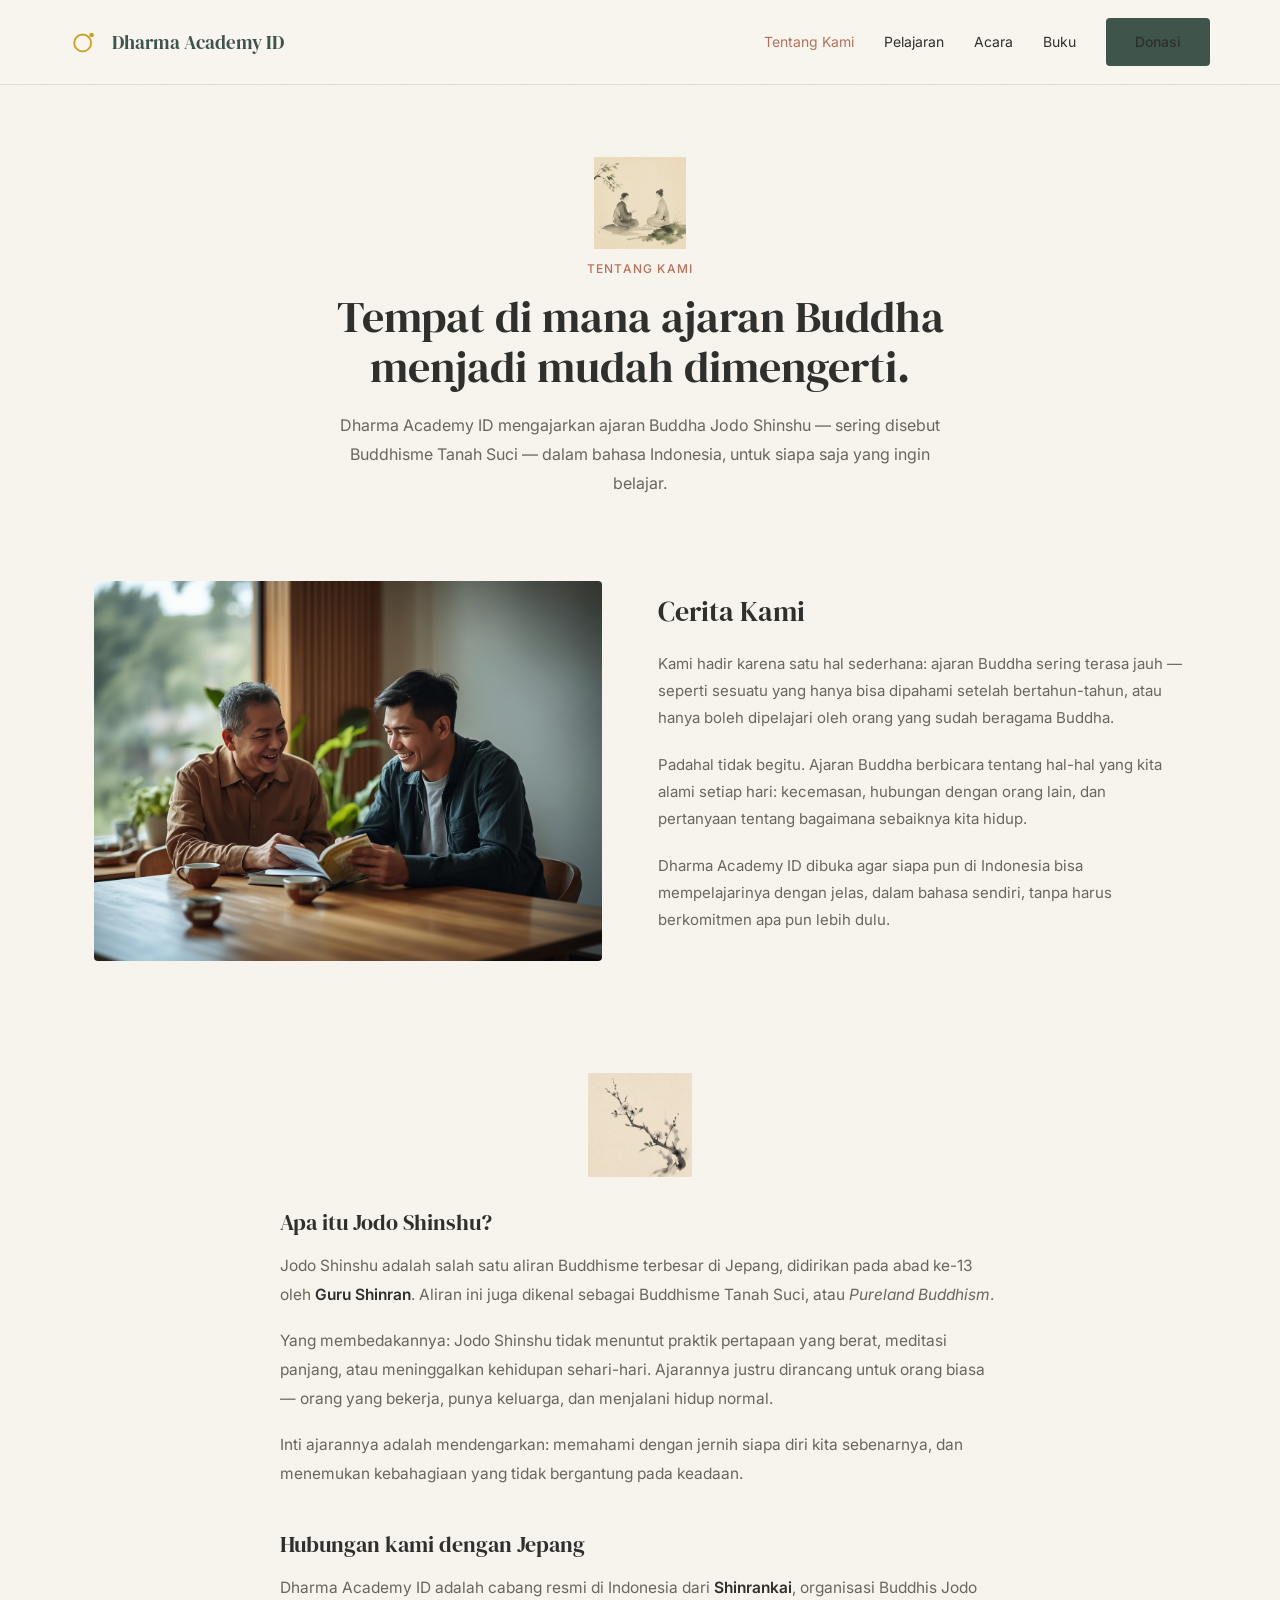
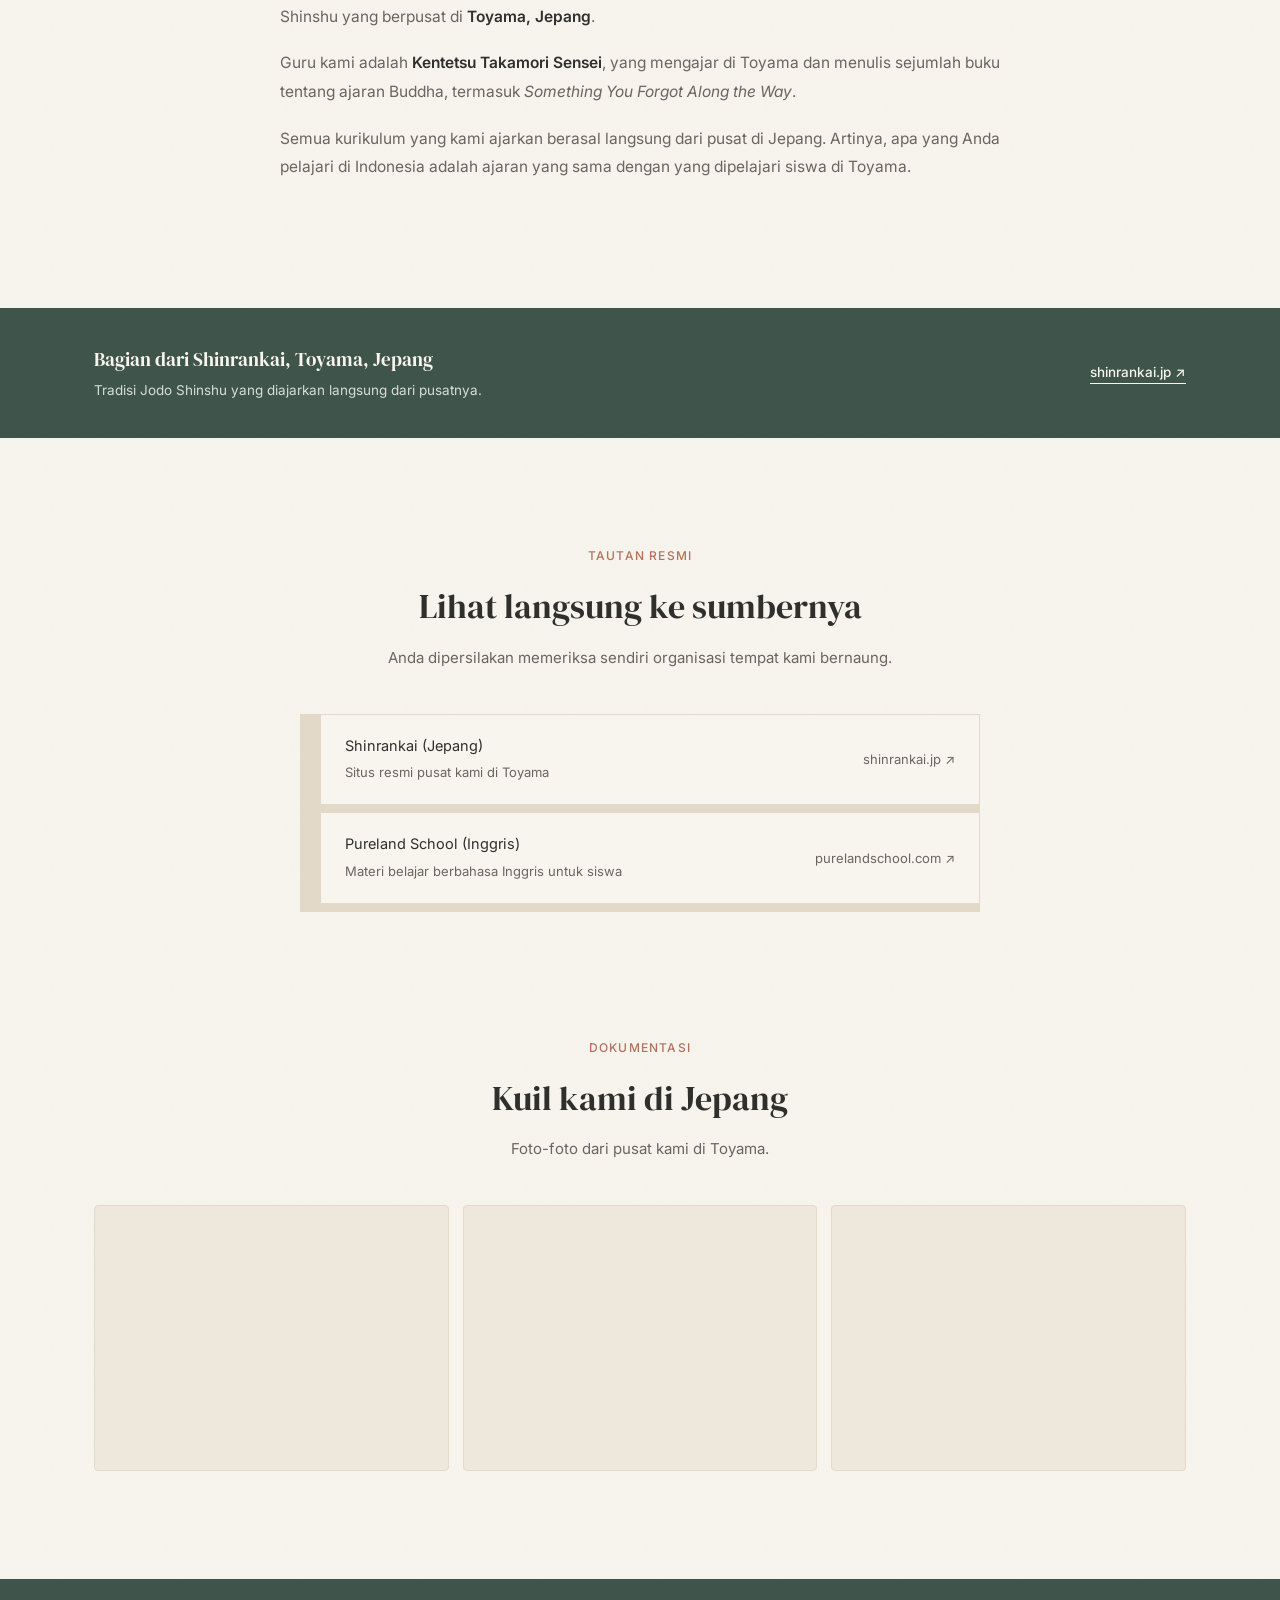
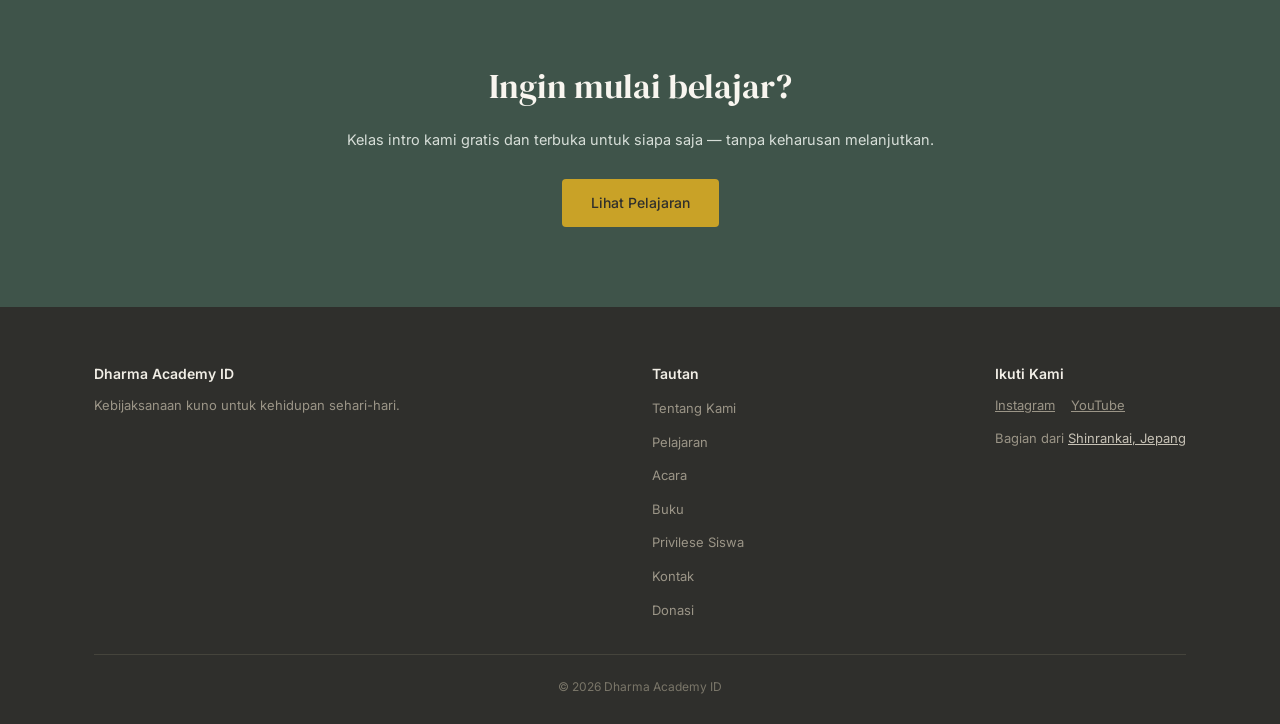
==== about.html @ 69acd29d "Build all seven inner pages Adds about, lesson, event, book, privilege, contact, and donation on the" ====
<!DOCTYPE html>
<html lang="id">
<head>
  <meta charset="UTF-8">
  <meta name="viewport" content="width=device-width, initial-scale=1.0">
  <title>Tentang Kami — Dharma Academy ID</title>
  <meta name="description" content="Dharma Academy ID adalah sekolah Buddhis Jodo Shinshu di Indonesia, bagian dari Shinrankai yang berpusat di Toyama, Jepang. Terbuka untuk siapa saja.">
  <meta property="og:title" content="Tentang Kami — Dharma Academy ID">
  <meta property="og:description" content="Sekolah Buddhis Jodo Shinshu di Indonesia, terhubung langsung dengan Shinrankai di Toyama, Jepang.">
  <meta property="og:type" content="website">
  <meta property="og:locale" content="id_ID">
  <link rel="preconnect" href="https://fonts.googleapis.com">
  <link rel="preconnect" href="https://fonts.gstatic.com" crossorigin>
  <link href="https://fonts.googleapis.com/css2?family=DM+Serif+Display&family=Inter:wght@400;500;600&display=swap" rel="stylesheet">
  <link rel="stylesheet" href="style.css">
</head>
<body>

<header class="site-header">
  <div class="wrap site-nav">
    <a href="index.html" class="site-nav__logo">
      <svg viewBox="0 0 64 64" xmlns="http://www.w3.org/2000/svg" role="img" aria-label="Logo Dharma Academy ID">
        <circle cx="27" cy="34" r="18" fill="none" stroke="#C9A227" stroke-width="4"/>
        <circle cx="46" cy="17" r="5" fill="#C9A227"/>
      </svg>
      <span>Dharma Academy ID</span>
    </a>
    <ul class="site-nav__links">
      <li><a href="about.html">Tentang Kami</a></li>
      <li><a href="lesson.html">Pelajaran</a></li>
      <li><a href="event.html">Acara</a></li>
      <li><a href="book.html">Buku</a></li>
      <li><a href="donation.html" class="btn btn-primary">Donasi</a></li>
    </ul>
    <button class="site-nav__toggle" aria-label="Buka menu" aria-expanded="false">&#9776;</button>
  </div>
  <div class="site-nav__drawer" hidden>
    <ul>
      <li><a href="about.html">Tentang Kami</a></li>
      <li><a href="lesson.html">Pelajaran</a></li>
      <li><a href="event.html">Acara</a></li>
      <li><a href="book.html">Buku</a></li>
      <li><a href="privilege.html">Privilese Siswa</a></li>
      <li><a href="contact.html">Kontak</a></li>
      <li><a href="donation.html" class="btn btn-primary">Donasi</a></li>
    </ul>
    <div class="site-nav__drawer__social">
      <a href="#" target="_blank" rel="noopener">Instagram</a>
      <a href="#" target="_blank" rel="noopener">YouTube</a>
    </div>
  </div>
</header>

<main>

  <section class="page-hero reveal">
    <div class="wrap">
      <img class="ink-accent" src="assets/images/illustrations/ink-figures.jpg" alt="" aria-hidden="true">
      <p class="eyebrow">Tentang Kami</p>
      <h1>Tempat di mana ajaran Buddha menjadi mudah dimengerti.</h1>
      <p class="lead">Dharma Academy ID mengajarkan ajaran Buddha Jodo Shinshu — sering disebut Buddhisme Tanah Suci — dalam bahasa Indonesia, untuk siapa saja yang ingin belajar.</p>
    </div>
  </section>

  <section class="section reveal" style="padding-top:32px;">
    <div class="wrap content-split">
      <div class="content-split__image">
        <img src="assets/images/illustrations/community-illustration.jpg" alt="Dua orang berbincang hangat sambil membaca buku bersama" width="1000" height="750" loading="lazy">
      </div>
      <div class="content-split__text">
        <h2>Cerita Kami</h2>
        <p>Kami hadir karena satu hal sederhana: ajaran Buddha sering terasa jauh — seperti sesuatu yang hanya bisa dipahami setelah bertahun-tahun, atau hanya boleh dipelajari oleh orang yang sudah beragama Buddha.</p>
        <p>Padahal tidak begitu. Ajaran Buddha berbicara tentang hal-hal yang kita alami setiap hari: kecemasan, hubungan dengan orang lain, dan pertanyaan tentang bagaimana sebaiknya kita hidup.</p>
        <p>Dharma Academy ID dibuka agar siapa pun di Indonesia bisa mempelajarinya dengan jelas, dalam bahasa sendiri, tanpa harus berkomitmen apa pun lebih dulu.</p>
      </div>
    </div>
  </section>

  <div class="ink-divider reveal"><img src="assets/images/illustrations/ink-branch.jpg" alt="" aria-hidden="true"></div>

  <section class="section reveal" style="padding-top:24px;">
    <div class="wrap">
      <div class="prose center">
        <h3>Apa itu Jodo Shinshu?</h3>
        <p>Jodo Shinshu adalah salah satu aliran Buddhisme terbesar di Jepang, didirikan pada abad ke-13 oleh <strong>Guru Shinran</strong>. Aliran ini juga dikenal sebagai Buddhisme Tanah Suci, atau <em>Pureland Buddhism</em>.</p>
        <p>Yang membedakannya: Jodo Shinshu tidak menuntut praktik pertapaan yang berat, meditasi panjang, atau meninggalkan kehidupan sehari-hari. Ajarannya justru dirancang untuk orang biasa — orang yang bekerja, punya keluarga, dan menjalani hidup normal.</p>
        <p>Inti ajarannya adalah mendengarkan: memahami dengan jernih siapa diri kita sebenarnya, dan menemukan kebahagiaan yang tidak bergantung pada keadaan.</p>

        <h3>Hubungan kami dengan Jepang</h3>
        <p>Dharma Academy ID adalah cabang resmi di Indonesia dari <strong>Shinrankai</strong>, organisasi Buddhis Jodo Shinshu yang berpusat di <strong>Toyama, Jepang</strong>.</p>
        <p>Guru kami adalah <strong>Kentetsu Takamori Sensei</strong>, yang mengajar di Toyama dan menulis sejumlah buku tentang ajaran Buddha, termasuk <em>Something You Forgot Along the Way</em>.</p>
        <p>Semua kurikulum yang kami ajarkan berasal langsung dari pusat di Jepang. Artinya, apa yang Anda pelajari di Indonesia adalah ajaran yang sama dengan yang dipelajari siswa di Toyama.</p>
      </div>
    </div>
  </section>

  <div class="japan-banner reveal">
    <div class="wrap japan-banner__inner">
      <div>
        <h3>Bagian dari Shinrankai, Toyama, Jepang</h3>
        <p>Tradisi Jodo Shinshu yang diajarkan langsung dari pusatnya.</p>
      </div>
      <a href="https://shinrankai.jp/" target="_blank" rel="noopener">shinrankai.jp &#8599;</a>
    </div>
  </div>

  <section class="section reveal">
    <div class="wrap">
      <div class="section-header center">
        <p class="eyebrow">Tautan Resmi</p>
        <h2>Lihat langsung ke sumbernya</h2>
        <p class="desc">Anda dipersilakan memeriksa sendiri organisasi tempat kami bernaung.</p>
      </div>
      <div class="prose center" style="max-width:680px;">
        <ul class="link-list">
          <li>
            <a href="https://shinrankai.jp/" target="_blank" rel="noopener">
              <span>Shinrankai (Jepang)<br><span class="link-list__meta" style="text-align:left;">Situs resmi pusat kami di Toyama</span></span>
              <span class="link-list__meta">shinrankai.jp &#8599;</span>
            </a>
          </li>
          <li>
            <a href="https://www.purelandschool.com/" target="_blank" rel="noopener">
              <span>Pureland School (Inggris)<br><span class="link-list__meta" style="text-align:left;">Materi belajar berbahasa Inggris untuk siswa</span></span>
              <span class="link-list__meta">purelandschool.com &#8599;</span>
            </a>
          </li>
        </ul>
      </div>
    </div>
  </section>

  <section class="section reveal" style="padding-top:0;">
    <div class="wrap">
      <div class="section-header center">
        <p class="eyebrow">Dokumentasi</p>
        <h2>Kuil kami di Jepang</h2>
        <p class="desc">Foto-foto dari pusat kami di Toyama.</p>
      </div>
      <div class="gallery-grid">
        <div class="gallery-grid__item"></div>
        <div class="gallery-grid__item"></div>
        <div class="gallery-grid__item"></div>
      </div>
    </div>
  </section>

  <div class="cta-band reveal">
    <div class="wrap">
      <h2>Ingin mulai belajar?</h2>
      <p>Kelas intro kami gratis dan terbuka untuk siapa saja — tanpa keharusan melanjutkan.</p>
      <a href="lesson.html" class="btn btn-primary">Lihat Pelajaran</a>
    </div>
  </div>

</main>

<footer class="site-footer">
  <div class="wrap">
    <div class="site-footer__inner">
      <div>
        <h4>Dharma Academy ID</h4>
        <p>Kebijaksanaan kuno untuk kehidupan sehari-hari.</p>
      </div>
      <div>
        <h4>Tautan</h4>
        <ul class="site-footer__links">
          <li><a href="about.html">Tentang Kami</a></li>
          <li><a href="lesson.html">Pelajaran</a></li>
          <li><a href="event.html">Acara</a></li>
          <li><a href="book.html">Buku</a></li>
          <li><a href="privilege.html">Privilese Siswa</a></li>
          <li><a href="contact.html">Kontak</a></li>
          <li><a href="donation.html">Donasi</a></li>
        </ul>
      </div>
      <div>
        <h4>Ikuti Kami</h4>
        <div class="site-footer__social">
          <a href="#" target="_blank" rel="noopener">Instagram</a>
          <a href="#" target="_blank" rel="noopener">YouTube</a>
        </div>
        <p style="margin-top:12px;">Bagian dari <a href="https://shinrankai.jp/" target="_blank" rel="noopener" style="color:#C7C2B6;">Shinrankai, Jepang</a></p>
      </div>
    </div>
    <div class="site-footer__bottom">&copy; 2026 Dharma Academy ID</div>
  </div>
</footer>

<button id="scroll-top" class="scroll-top" aria-label="Kembali ke atas" hidden>&#8593;</button>
<script src="main.js"></script>
</body>
</html>
---- style.css ----
/* ============================================================
   DHARMA ACADEMY ID — style.css (Website #3)
   Editorial, tranquil, Scandinavian x Japanese — "Ancient wisdom for everyday life"
   ============================================================ */

:root {
  /* Colors */
  --color-bg:          #F8F5EF;  /* warm paper */
  --color-bg-alt:      #EEE7DB;  /* soft linen */
  --color-ink:         #2F2F2C;  /* charcoal ink */
  --color-ink-muted:   #6B665C;
  --color-primary:     #3F544A;  /* forest green — primary buttons, headings accent */
  --color-primary-hover:#324237;
  --color-accent:      #B4715B;  /* muted clay — links */
  --color-highlight:   #C9A227;  /* morning gold — logo, small highlights */
  --color-moss:        #8F9366;  /* moss — tertiary accent */
  --color-white:       #FFFFFF;
  --color-border:      #E2D9C8;

  --font-display: 'DM Serif Display', Georgia, serif;
  --font-body: 'Inter', 'Noto Sans', system-ui, sans-serif;

  --max-width: 1140px;
  --spacing-section: 108px;
  --padding-x-mobile: 20px;
  --padding-x-desktop: 24px;
  --radius-card: 4px;
  --radius-btn: 4px;
}

* { box-sizing: border-box; }
html { scroll-behavior: smooth; }
body {
  margin: 0;
  font-family: var(--font-body);
  background-color: var(--color-bg);
  background-image: url("data:image/svg+xml,%3Csvg xmlns='http://www.w3.org/2000/svg' width='120' height='120'%3E%3Cfilter id='n'%3E%3CfeTurbulence type='fractalNoise' baseFrequency='0.85' numOctaves='2' stitchTiles='stitch'/%3E%3CfeColorMatrix type='matrix' values='0 0 0 0 0.18  0 0 0 0 0.16  0 0 0 0 0.13  0 0 0 0.02 0'/%3E%3C/filter%3E%3Crect width='120' height='120' filter='url(%23n)'/%3E%3C/svg%3E");
  color: var(--color-ink);
  line-height: 1.6;
  overflow-x: hidden;
}
img, svg { max-width: 100%; display: block; }
a { color: inherit; }
h1, h2, h3 { margin: 0; font-family: var(--font-display); font-weight: 400; }
p:last-child { margin-bottom: 0; }

.wrap { max-width: var(--max-width); margin: 0 auto; padding: 0 var(--padding-x-desktop); }

/* ── Buttons ──────────────────────────────────────────────── */
.btn {
  display: inline-block;
  font-family: var(--font-body);
  font-weight: 500;
  font-size: 14px;
  padding: 13px 28px;
  border-radius: var(--radius-btn);
  text-decoration: none;
  border: 1.5px solid transparent;
  min-height: 44px;
  line-height: 1.4;
  transition: background-color 0.2s ease, color 0.2s ease;
}
.btn-primary { background: var(--color-primary); color: var(--color-bg); }
.btn-primary:hover { background: var(--color-primary-hover); }
.btn-text { padding: 0; min-height: auto; color: var(--color-accent); font-weight: 500; }
.btn-text::after { content: '→'; margin-left: 6px; }

/* ── Header / Nav ─────────────────────────────────────────── */
.site-header { background: var(--color-bg); position: sticky; top: 0; z-index: 20; border-bottom: 1px solid var(--color-border); }
.site-nav { display: flex; align-items: center; justify-content: space-between; padding: 18px 0; }
.site-nav__logo { display: flex; align-items: center; gap: 12px; text-decoration: none; }
.site-nav__logo svg { width: 30px; height: 30px; }
.site-nav__logo span { font-family: var(--font-display); font-size: 19px; color: var(--color-primary); }
.site-nav__links { list-style: none; display: flex; align-items: center; gap: 30px; margin: 0; padding: 0; font-size: 14px; }
.site-nav__links a { text-decoration: none; color: var(--color-ink); }
.site-nav__links a:hover { color: var(--color-accent); }
.site-nav__toggle { display: none; background: none; border: none; font-size: 22px; color: var(--color-primary); cursor: pointer; min-width: 44px; min-height: 44px; }
.site-nav__drawer { background: var(--color-bg); border-top: 1px solid var(--color-border); padding: 20px var(--padding-x-mobile) 28px; }
.site-nav__drawer ul { list-style: none; margin: 0 0 20px; padding: 0; display: flex; flex-direction: column; gap: 18px; font-size: 15px; }
.site-nav__drawer a { text-decoration: none; color: var(--color-ink); }
.site-nav__drawer__social { display: flex; gap: 16px; font-size: 13px; color: var(--color-ink-muted); }

/* ── Homepage Hero ────────────────────────────────────────── */
.home-hero { background: var(--color-bg); padding: 76px 0 92px; }
.home-hero__inner { display: flex; align-items: center; gap: 68px; }
.home-hero__text { flex: 1 1 440px; }
.home-hero__eyebrow-row { display: flex; align-items: center; gap: 12px; margin-bottom: 22px; }
.home-hero__eyebrow-row .ink-mini { width: 46px; height: 46px; mix-blend-mode: multiply; flex-shrink: 0; }
.home-hero__text p.eyebrow { font-weight: 500; font-size: 12px; letter-spacing: 0.1em; text-transform: uppercase; color: var(--color-accent); margin: 0; }
.home-hero__text h1 { font-size: clamp(34px, 4.4vw, 50px); line-height: 1.12; margin: 0 0 24px; color: var(--color-ink); }
.home-hero__text p.sub { font-size: 16px; color: var(--color-ink-muted); line-height: 1.8; max-width: 440px; margin: 0 0 34px; }
.home-hero__actions { display: flex; align-items: center; gap: 30px; flex-wrap: wrap; }
.home-hero__image { flex: 1 1 480px; width: 100%; border-radius: var(--radius-card); overflow: hidden; }
.home-hero__image img { width: 100%; height: auto; }

/* ── Ink-wash accents ────────────────────────────────────────── */
.ink-divider { display: flex; justify-content: center; padding: 4px 0; }
.ink-divider img { width: 104px; height: 104px; mix-blend-mode: multiply; }
.section-header .ink-accent { width: 88px; height: 88px; mix-blend-mode: multiply; margin: 0 auto 6px; }

/* ── Section generic ──────────────────────────────────────── */
.section { padding: var(--spacing-section) 0; }
.section-header { max-width: 620px; margin: 0 0 44px; }
.section-header.center { text-align: center; margin-left: auto; margin-right: auto; }
.section-header p.eyebrow { font-weight: 500; font-size: 12px; letter-spacing: 0.1em; text-transform: uppercase; color: var(--color-accent); margin: 0 0 14px; }
.section-header h2 { font-size: clamp(26px, 3vw, 34px); margin: 0 0 12px; color: var(--color-ink); }
.section-header p.desc { font-size: 15px; color: var(--color-ink-muted); margin: 0; }

/* ── Content split (2-column image + text) ───────────────────── */
.content-split { display: flex; align-items: center; gap: 56px; }
.content-split--reverse { flex-direction: row-reverse; }
.content-split__image { flex: 1 1 380px; width: 100%; border-radius: var(--radius-card); overflow: hidden; }
.content-split__image img { width: 100%; height: auto; }
.content-split__text { flex: 1 1 400px; }
.content-split__text h2 { font-size: 28px; margin: 0 0 16px; }
.content-split__text p { font-size: 15px; color: var(--color-ink-muted); line-height: 1.8; margin: 0 0 20px; }

/* ── Japan connection banner ──────────────────────────────────── */
.japan-banner { background: var(--color-primary); color: var(--color-bg); padding: 36px 0; }
.japan-banner__inner { display: flex; align-items: center; justify-content: space-between; gap: 20px; flex-wrap: wrap; }
.japan-banner h3 { font-size: 19px; margin: 0 0 6px; }
.japan-banner p { font-family: var(--font-body); font-size: 13.5px; margin: 0; color: #D7DED8; }
.japan-banner a { color: var(--color-bg); font-weight: 500; font-size: 13.5px; text-decoration: none; border-bottom: 1px solid var(--color-bg); white-space: nowrap; }

/* ── Activity cards (4-up) ────────────────────────────────────── */
.card-grid-4 { display: grid; grid-template-columns: repeat(4, 1fr); gap: 1px; background: var(--color-border); border: 1px solid var(--color-border); }
.activity-card { background: var(--color-bg); padding: 32px 24px; display: block; text-decoration: none; color: inherit; transition: background-color 0.2s ease; }
a.activity-card:hover { background: var(--color-bg-alt); }
.activity-card__icon { width: 30px; height: 30px; color: var(--color-primary); margin-bottom: 20px; }
.activity-card h3 { font-family: var(--font-body); font-weight: 600; font-size: 15px; margin: 0 0 8px; color: var(--color-ink); }
.activity-card p { font-size: 13px; color: var(--color-ink-muted); margin: 0; }

/* ── Card grid (events, books — 3-up) ─────────────── */
.card-grid-3 { display: grid; grid-template-columns: repeat(3, 1fr); gap: 28px; }
.card { background: var(--color-white); border: 1px solid var(--color-border); border-radius: var(--radius-card); overflow: hidden; }
.card__image { height: 170px; background: var(--color-bg-alt); }
.card__body { padding: 22px 24px; }
.card__tag { display: inline-block; font-size: 11px; font-weight: 500; letter-spacing: 0.06em; text-transform: uppercase; color: var(--color-accent); background: #F4E9DE; padding: 3px 9px; border-radius: 3px; margin-bottom: 10px; }
.card__title { font-family: var(--font-display); font-size: 18px; margin: 0 0 8px; }
.card__text { font-size: 13.5px; color: var(--color-ink-muted); margin: 0 0 14px; }

/* ── Featured layout (one big + smaller list beside it) ──────────── */
.featured-grid { display: grid; grid-template-columns: 1.6fr 1fr; gap: 28px; align-items: start; }
.featured-card { background: var(--color-white); border: 1px solid var(--color-border); border-radius: var(--radius-card); overflow: hidden; }
.featured-card__image { height: 260px; background: var(--color-bg-alt); }
.featured-card__body { padding: 26px 28px; }
.featured-card__title { font-family: var(--font-display); font-size: 24px; margin: 0 0 10px; }
.featured-card__text { font-size: 14px; color: var(--color-ink-muted); margin: 0; }
.featured-list { display: flex; flex-direction: column; gap: 18px; }
.featured-list__item { display: flex; gap: 14px; align-items: flex-start; text-decoration: none; color: inherit; }
.featured-list__thumb { width: 64px; height: 64px; border-radius: 4px; background: var(--color-bg-alt); flex-shrink: 0; overflow: hidden; }
.featured-list__thumb img { width: 100%; height: 100%; object-fit: cover; }
.featured-list__title { font-size: 14px; font-weight: 500; margin: 0 0 4px; line-height: 1.4; }

/* ── Text separator ──────────────────────────────────────────── */
.text-separator { border-top: 1px solid var(--color-border); padding-top: 20px; text-align: center; }
.text-separator a { color: var(--color-accent); font-size: 13.5px; text-decoration: none; font-weight: 500; }
.text-separator a::after { content: '→'; margin-left: 6px; }

/* ── Washi illustration accents ──────────────────────────────────── */
.washi-accent { width: 64px; height: 64px; opacity: 0.9; }
.washi-divider { display: flex; justify-content: center; padding: 8px 0; }

/* ── Quote card ─────────────────────────────────────────────────── */
.quote-band { background: var(--color-bg-alt); padding: 72px 0; }
.quote-card { max-width: 420px; margin: 0 auto; background: var(--color-white); border: 1px solid var(--color-border); border-radius: var(--radius-card); padding: 36px 40px; text-align: center; }
.quote-card__mark { font-family: var(--font-display); font-size: 40px; color: var(--color-accent); line-height: 1; margin-bottom: 8px; }
.quote-card blockquote { font-family: var(--font-display); font-size: 20px; color: var(--color-primary); margin: 0; line-height: 1.4; }

/* ── CTA band ─────────────────────────────────────────────────── */
.cta-band { background: var(--color-primary); color: var(--color-bg); text-align: center; padding: 80px 0; }
.cta-band h2 { font-size: clamp(26px, 3vw, 34px); margin: 0 0 14px; color: var(--color-bg); }
.cta-band p { font-family: var(--font-body); font-size: 14.5px; color: #D7DED8; margin: 0 0 28px; }
.cta-band .btn-primary { background: var(--color-highlight); color: var(--color-ink); }
.cta-band .btn-primary:hover { background: #b8901f; }

/* ── Footer ───────────────────────────────────────────────────── */
.site-footer { background: var(--color-ink); color: #C7C2B6; padding: 56px 0 28px; }
.site-footer__inner { display: flex; justify-content: space-between; flex-wrap: wrap; gap: 32px; margin-bottom: 32px; }
.site-footer h4 { font-family: var(--font-body); font-weight: 600; color: #F1EEE6; font-size: 14px; margin: 0 0 10px; }
.site-footer p { font-size: 13px; margin: 0; color: #9B9587; }
.site-footer__links { list-style: none; margin: 0; padding: 0; display: flex; flex-direction: column; gap: 8px; }
.site-footer__links a { text-decoration: none; color: #9B9587; font-size: 13px; }
.site-footer__links a:hover { color: #F1EEE6; }
.site-footer__social { display: flex; gap: 16px; margin-top: 4px; font-size: 13px; color: #9B9587; }
.site-footer__bottom { border-top: 1px solid #45443C; padding-top: 22px; font-size: 12px; color: #7A7669; text-align: center; }

/* ── Scroll to top ────────────────────────────────────────────── */
.scroll-top {
  position: fixed; bottom: 24px; right: 24px; width: 44px; height: 44px; border-radius: 50%;
  background: var(--color-primary); color: var(--color-bg); border: none; font-size: 18px; cursor: pointer; z-index: 30;
}
.scroll-top[hidden] { display: none; }

/* ── Reveal ───────────────────────────────────────────────────── */
.reveal { opacity: 0; transform: translateY(16px); transition: opacity 0.4s ease, transform 0.4s ease; }
.reveal.visible { opacity: 1; transform: none; }

/* ── Inner page hero ─────────────────────────────────────────── */
.page-hero { padding: 72px 0 52px; text-align: center; }
.page-hero .ink-accent { width: 92px; height: 92px; mix-blend-mode: multiply; margin: 0 auto 10px; }
.page-hero p.eyebrow { font-weight: 500; font-size: 12px; letter-spacing: 0.1em; text-transform: uppercase; color: var(--color-accent); margin: 0 0 14px; }
.page-hero h1 { font-size: clamp(32px, 4vw, 44px); line-height: 1.15; margin: 0 auto 18px; max-width: 760px; }
.page-hero p.lead { font-size: 16px; color: var(--color-ink-muted); line-height: 1.8; max-width: 620px; margin: 0 auto; }

/* ── Prose ───────────────────────────────────────────────────── */
.prose { max-width: 720px; }
.prose.center { margin-left: auto; margin-right: auto; }
.prose h3 { font-size: 22px; margin: 38px 0 12px; }
.prose h3:first-child { margin-top: 0; }
.prose p { font-size: 15.5px; color: var(--color-ink-muted); line-height: 1.85; margin: 0 0 18px; }
.prose ul { margin: 0 0 18px; padding-left: 20px; }
.prose li { font-size: 15.5px; color: var(--color-ink-muted); line-height: 1.85; margin-bottom: 8px; }
.prose strong { color: var(--color-ink); font-weight: 600; }

/* ── Numbered list (curriculum) ──────────────────────────────── */
.numbered-list { border-top: 1px solid var(--color-border); }
.numbered-item { display: flex; gap: 22px; padding: 20px 4px; border-bottom: 1px solid var(--color-border); align-items: baseline; }
.numbered-item__num { font-family: var(--font-display); font-size: 16px; color: var(--color-accent); min-width: 30px; flex-shrink: 0; }
.numbered-item__body h4 { font-family: var(--font-body); font-weight: 600; font-size: 15px; margin: 0 0 4px; color: var(--color-ink); }
.numbered-item__body p { font-size: 13.5px; color: var(--color-ink-muted); margin: 0; line-height: 1.7; }

/* ── Callout ─────────────────────────────────────────────────── */
.callout { background: var(--color-bg-alt); border-left: 3px solid var(--color-primary); padding: 28px 32px; }
.callout h4 { font-family: var(--font-body); font-weight: 600; font-size: 15px; margin: 0 0 10px; color: var(--color-ink); }
.callout p { font-size: 14px; color: var(--color-ink-muted); line-height: 1.78; margin: 0 0 12px; }
.callout dl { margin: 0; font-size: 14px; }
.callout dt { color: var(--color-ink-muted); margin-top: 12px; }
.callout dd { margin: 2px 0 0; color: var(--color-ink); font-weight: 500; }

/* ── Gallery ─────────────────────────────────────────────────── */
.gallery-grid { display: grid; grid-template-columns: repeat(3, 1fr); gap: 14px; }
.gallery-grid__item { background: var(--color-bg-alt); border: 1px solid var(--color-border); border-radius: var(--radius-card); aspect-ratio: 4 / 3; overflow: hidden; }
.gallery-grid__item img { width: 100%; height: 100%; object-fit: cover; }

/* ── Check list (privileges) ─────────────────────────────────── */
.check-list { list-style: none; margin: 0; padding: 0; display: grid; grid-template-columns: repeat(2, 1fr); gap: 1px; background: var(--color-border); border: 1px solid var(--color-border); }
.check-list li { background: var(--color-bg); padding: 22px 26px; font-size: 14.5px; color: var(--color-ink); display: flex; gap: 12px; align-items: flex-start; }
.check-list li::before { content: '—'; color: var(--color-accent); flex-shrink: 0; }
.check-list li span { color: var(--color-ink-muted); font-size: 13px; display: block; margin-top: 4px; line-height: 1.6; }

/* ── Detail rows ─────────────────────────────────────────────── */
.detail-list { border-top: 1px solid var(--color-border); max-width: 620px; margin: 0; }
.detail-row { display: flex; justify-content: space-between; gap: 20px; padding: 18px 2px; border-bottom: 1px solid var(--color-border); font-size: 14.5px; flex-wrap: wrap; }
.detail-row dt { color: var(--color-ink-muted); margin: 0; }
.detail-row dd { margin: 0; color: var(--color-ink); font-weight: 500; }
.detail-row dd a { color: var(--color-accent); text-decoration: none; }

/* ── Link list (external references) ─────────────────────────── */
.link-list { list-style: none; margin: 0; padding: 0; display: flex; flex-direction: column; gap: 1px; background: var(--color-border); border: 1px solid var(--color-border); }
.link-list li { background: var(--color-bg); }
.link-list a { display: flex; justify-content: space-between; align-items: center; gap: 16px; padding: 18px 24px; text-decoration: none; font-size: 14.5px; color: var(--color-ink); }
.link-list a:hover { background: var(--color-bg-alt); }
.link-list__meta { font-size: 13px; color: var(--color-ink-muted); text-align: right; }

/* ── Two column ──────────────────────────────────────────────── */
.two-col { display: grid; grid-template-columns: 1.3fr 1fr; gap: 56px; align-items: start; }

/* ── Mobile ───────────────────────────────────────────────────── */
@media (max-width: 900px) {
  .gallery-grid { grid-template-columns: repeat(2, 1fr); }
  .check-list { grid-template-columns: 1fr; }
  .two-col { grid-template-columns: 1fr; gap: 36px; }
  .wrap { padding: 0 var(--padding-x-mobile); }
  .home-hero__inner, .content-split, .content-split--reverse, .featured-grid { flex-direction: column; }
  .featured-grid { display: flex; }
  .card-grid-4 { grid-template-columns: repeat(2, 1fr); }
  .card-grid-3 { grid-template-columns: 1fr; }
  .site-nav__links { display: none; }
  .site-nav__toggle { display: block; }
  .japan-banner__inner { flex-direction: column; align-items: flex-start; }
  :root { --spacing-section: 60px; }
}
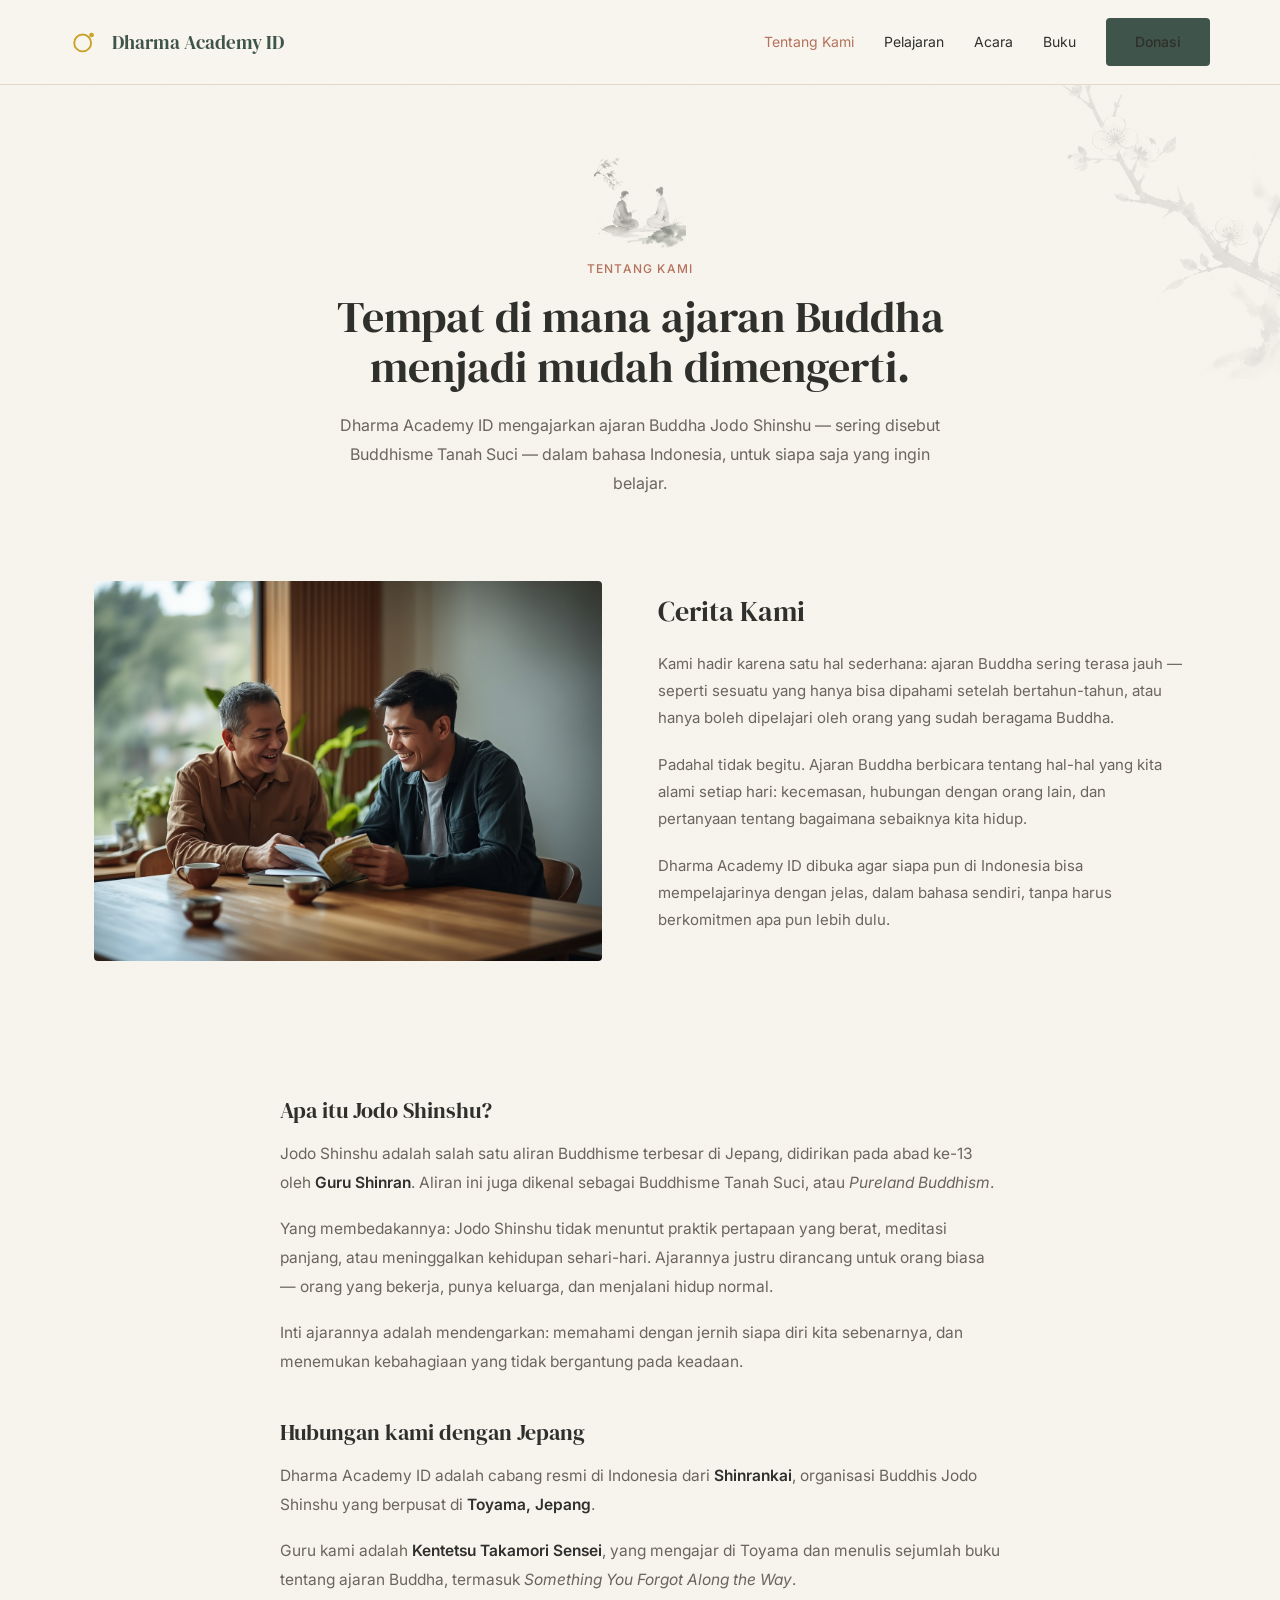
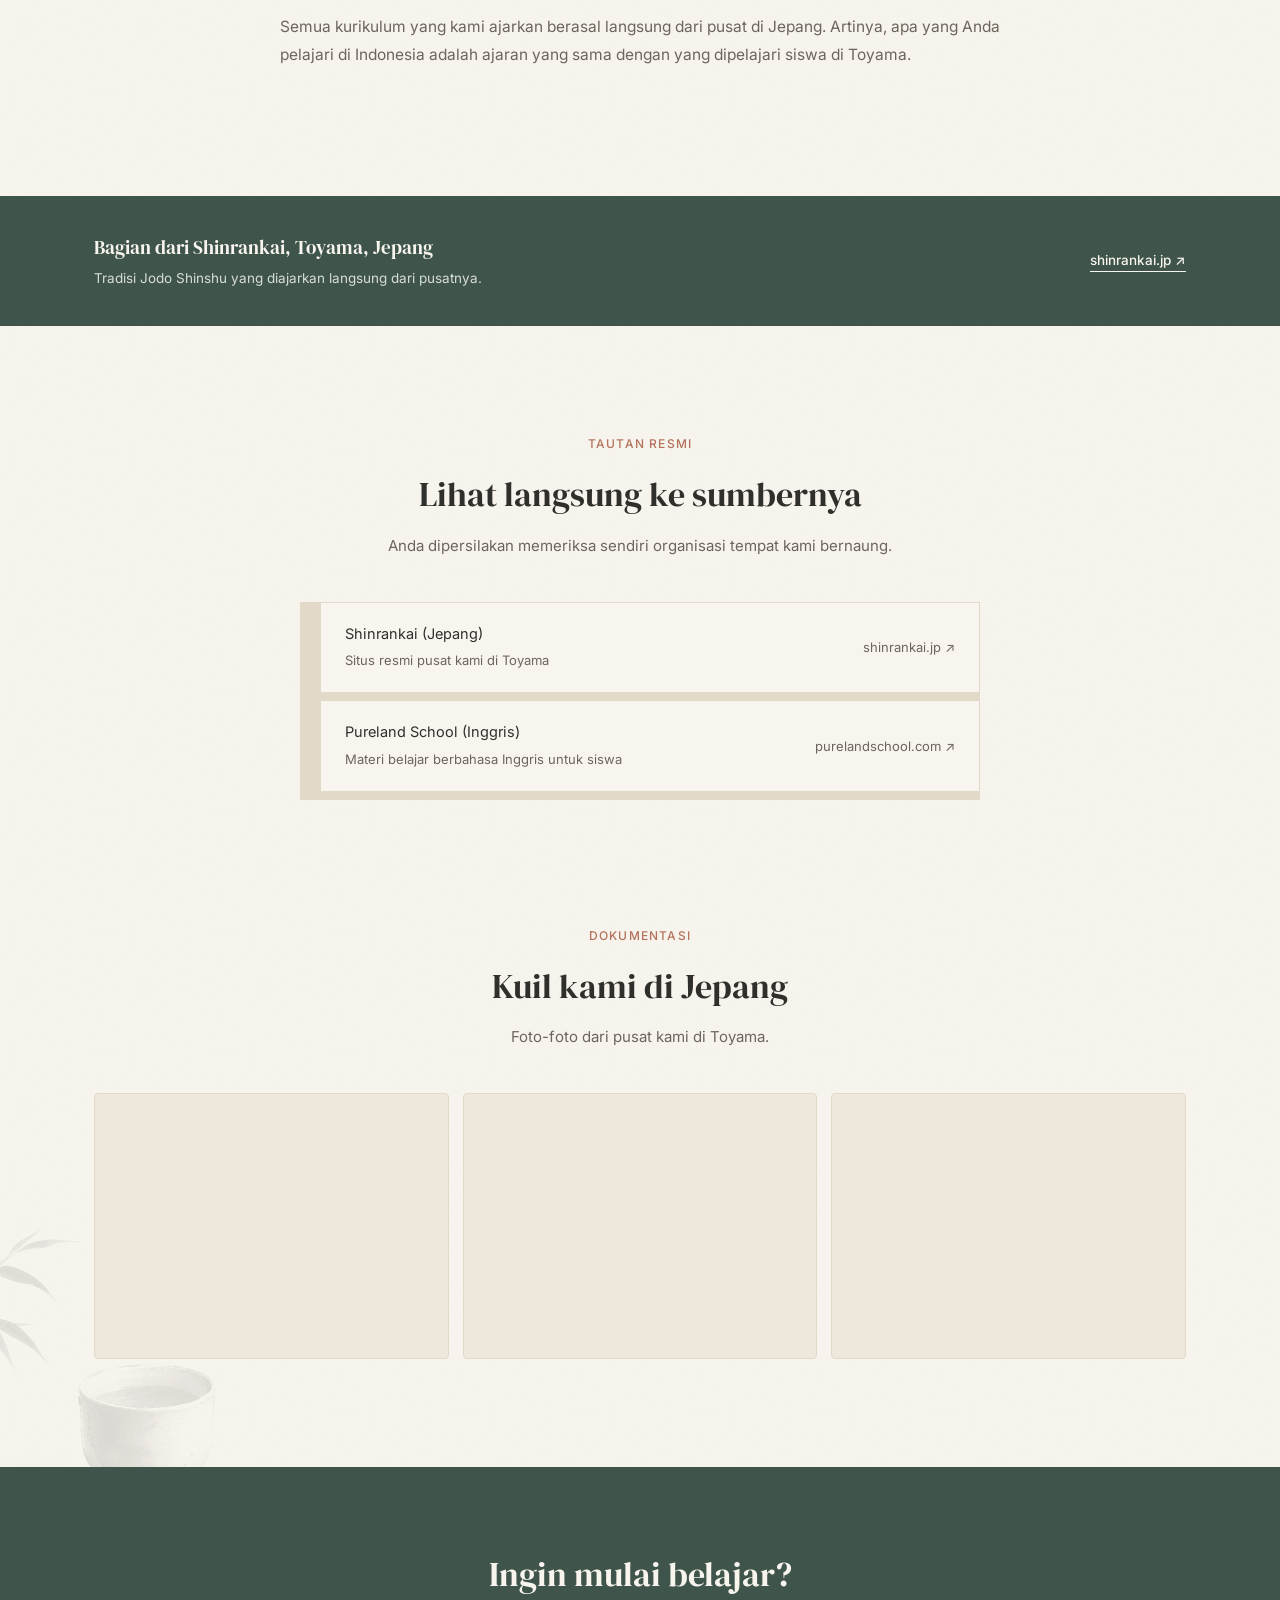
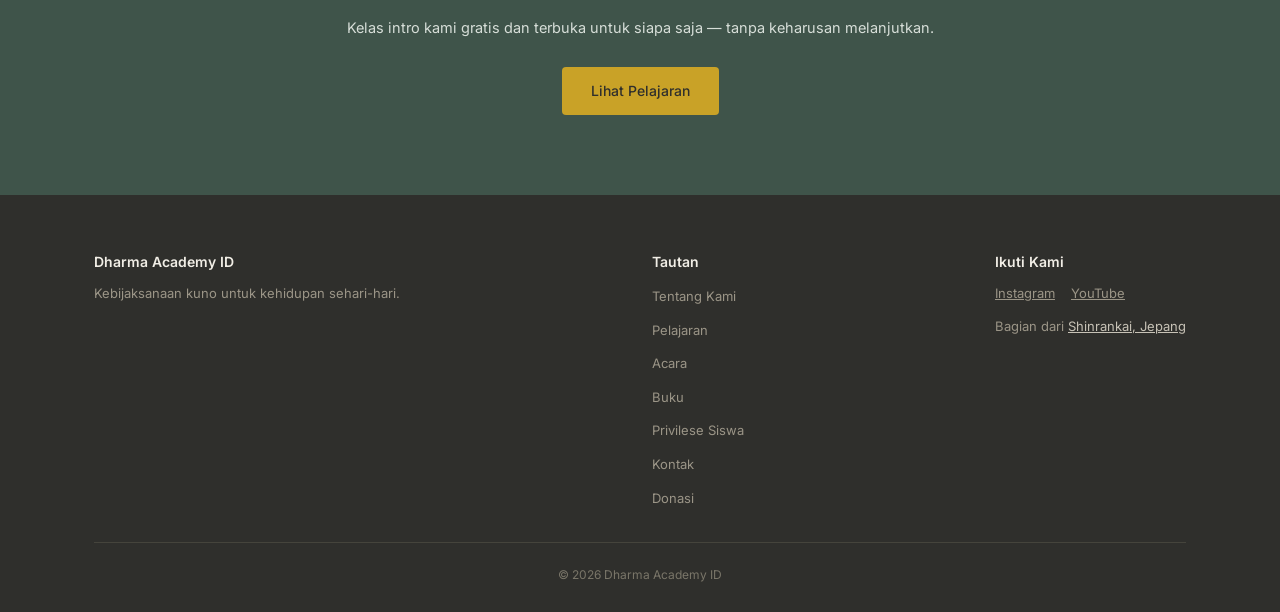
==== commit e972af79: "Blend ink-wash art into the page instead of stamping it on The Canva plates carried a cream backgrou" ====
--- a/about.html
+++ b/about.html
@@ -54,8 +54,9 @@
 <main>
 
   <section class="page-hero reveal">
+    <img class="ink-mark ink-mark--tr" src="assets/images/illustrations/ink-branch.png" alt="" aria-hidden="true">
     <div class="wrap">
-      <img class="ink-accent" src="assets/images/illustrations/ink-figures.jpg" alt="" aria-hidden="true">
+      <img class="ink-accent" src="assets/images/illustrations/ink-figures.png" alt="" aria-hidden="true">
       <p class="eyebrow">Tentang Kami</p>
       <h1>Tempat di mana ajaran Buddha menjadi mudah dimengerti.</h1>
       <p class="lead">Dharma Academy ID mengajarkan ajaran Buddha Jodo Shinshu — sering disebut Buddhisme Tanah Suci — dalam bahasa Indonesia, untuk siapa saja yang ingin belajar.</p>
@@ -76,7 +77,6 @@
     </div>
   </section>
 
-  <div class="ink-divider reveal"><img src="assets/images/illustrations/ink-branch.jpg" alt="" aria-hidden="true"></div>
 
   <section class="section reveal" style="padding-top:24px;">
     <div class="wrap">
@@ -131,6 +131,7 @@
   </section>
 
   <section class="section reveal" style="padding-top:0;">
+    <img class="ink-mark ink-mark--bl" src="assets/images/illustrations/ink-teacup.png" alt="" aria-hidden="true">
     <div class="wrap">
       <div class="section-header center">
         <p class="eyebrow">Dokumentasi</p>
--- a/style.css
+++ b/style.css
@@ -93,10 +93,22 @@
 .home-hero__image { flex: 1 1 480px; width: 100%; border-radius: var(--radius-card); overflow: hidden; }
 .home-hero__image img { width: 100%; height: auto; }
 
-/* ── Ink-wash accents ────────────────────────────────────────── */
-.ink-divider { display: flex; justify-content: center; padding: 4px 0; }
-.ink-divider img { width: 104px; height: 104px; mix-blend-mode: multiply; }
-.section-header .ink-accent { width: 88px; height: 88px; mix-blend-mode: multiply; margin: 0 auto 6px; }
+/* ── Ink-wash accents ─────────────────────────────────────────
+   Texture and framing — never standalone stamps. The PNGs carry
+   their own alpha, so they composite into the paper directly. */
+.ink-mini { width: 40px; height: auto; opacity: 0.72; flex-shrink: 0; }
+.page-hero .ink-accent { width: 60px; height: auto; opacity: 0.58; margin: 0 auto 16px; }
+.section-header .ink-accent { width: 56px; height: auto; opacity: 0.52; margin: 0 auto 14px; }
+
+/* Large, faint marks that bleed off a section edge */
+.ink-mark { position: absolute; pointer-events: none; user-select: none; opacity: 0.12; z-index: 0; height: auto; }
+.ink-mark--tr { top: -54px; right: -60px; width: 300px; }
+.ink-mark--tl { top: -46px; left: -64px; width: 280px; }
+.ink-mark--br { bottom: -60px; right: -54px; width: 300px; }
+.ink-mark--bl { bottom: -54px; left: -60px; width: 280px; }
+
+.section, .home-hero, .page-hero, .quote-band { position: relative; overflow: hidden; }
+.section > .wrap, .home-hero > .wrap, .page-hero > .wrap, .quote-band > .wrap { position: relative; z-index: 1; }
 
 /* ── Section generic ──────────────────────────────────────── */
 .section { padding: var(--spacing-section) 0; }
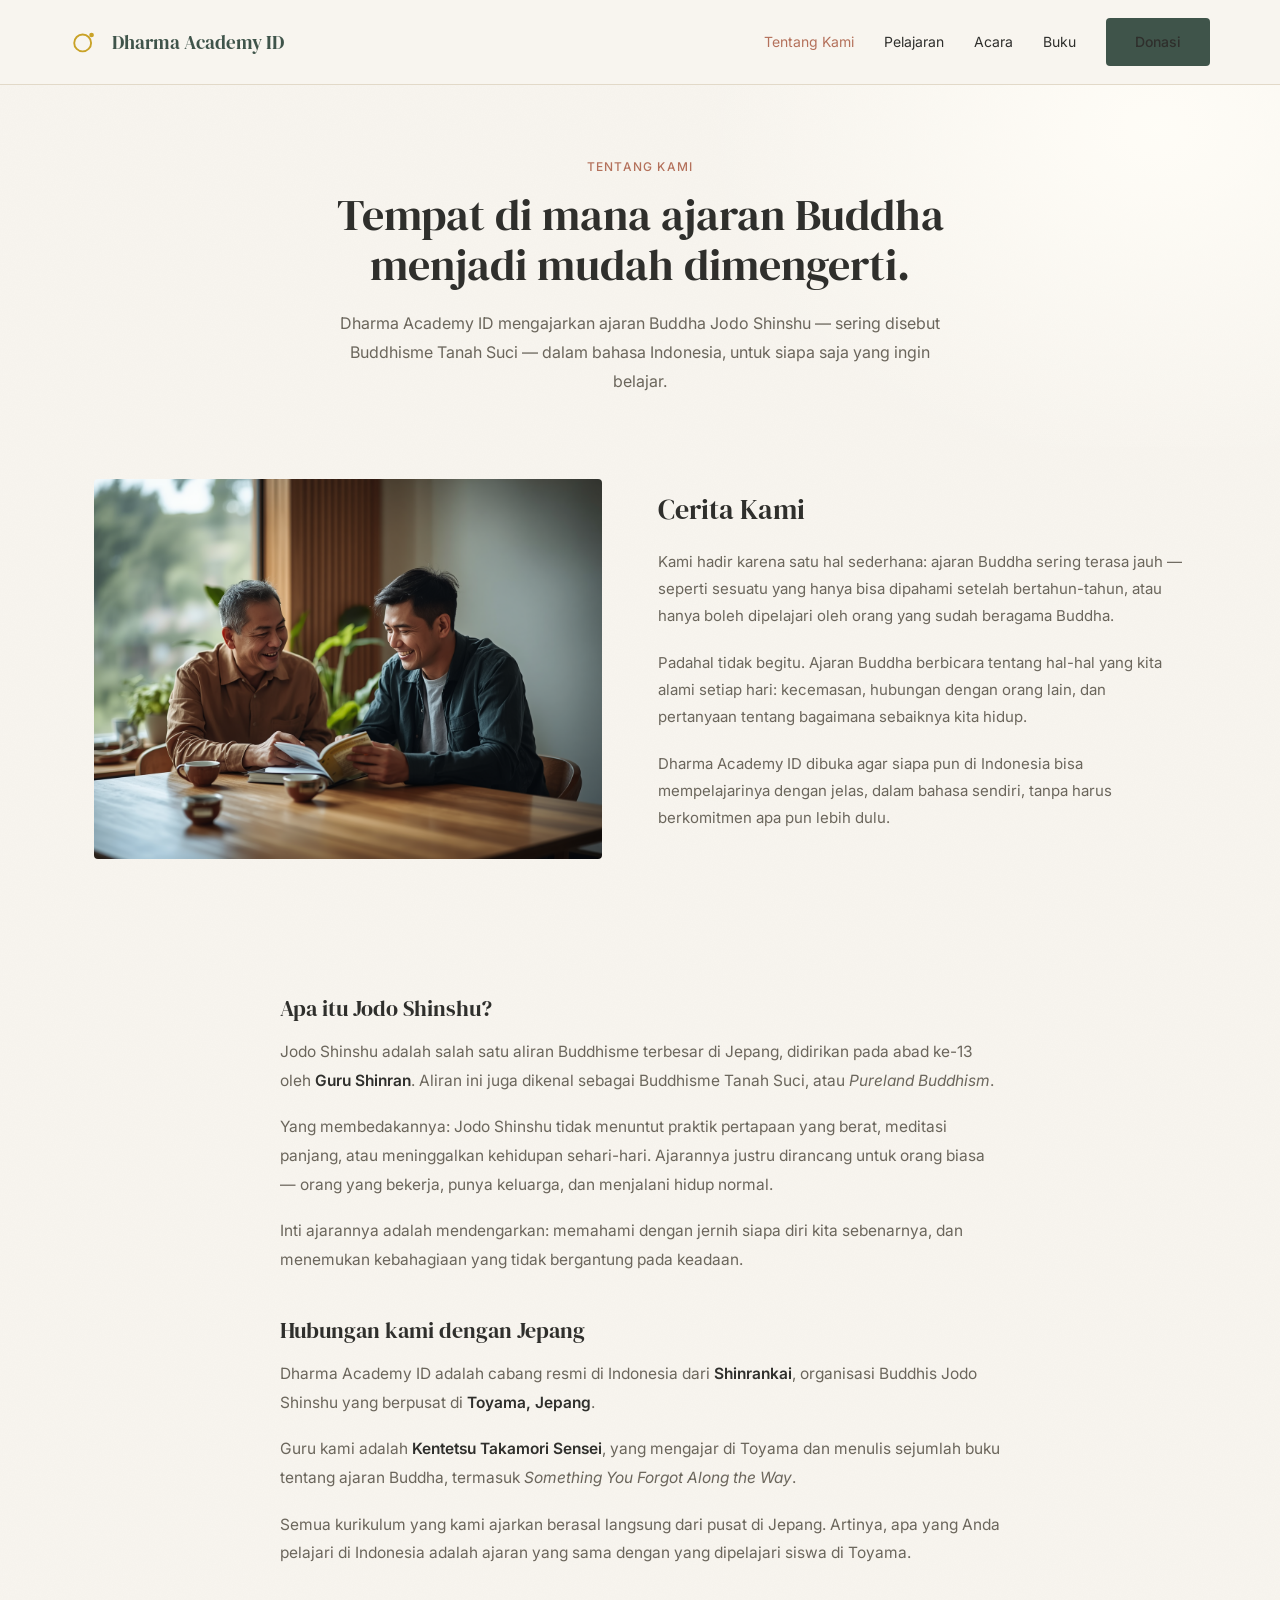
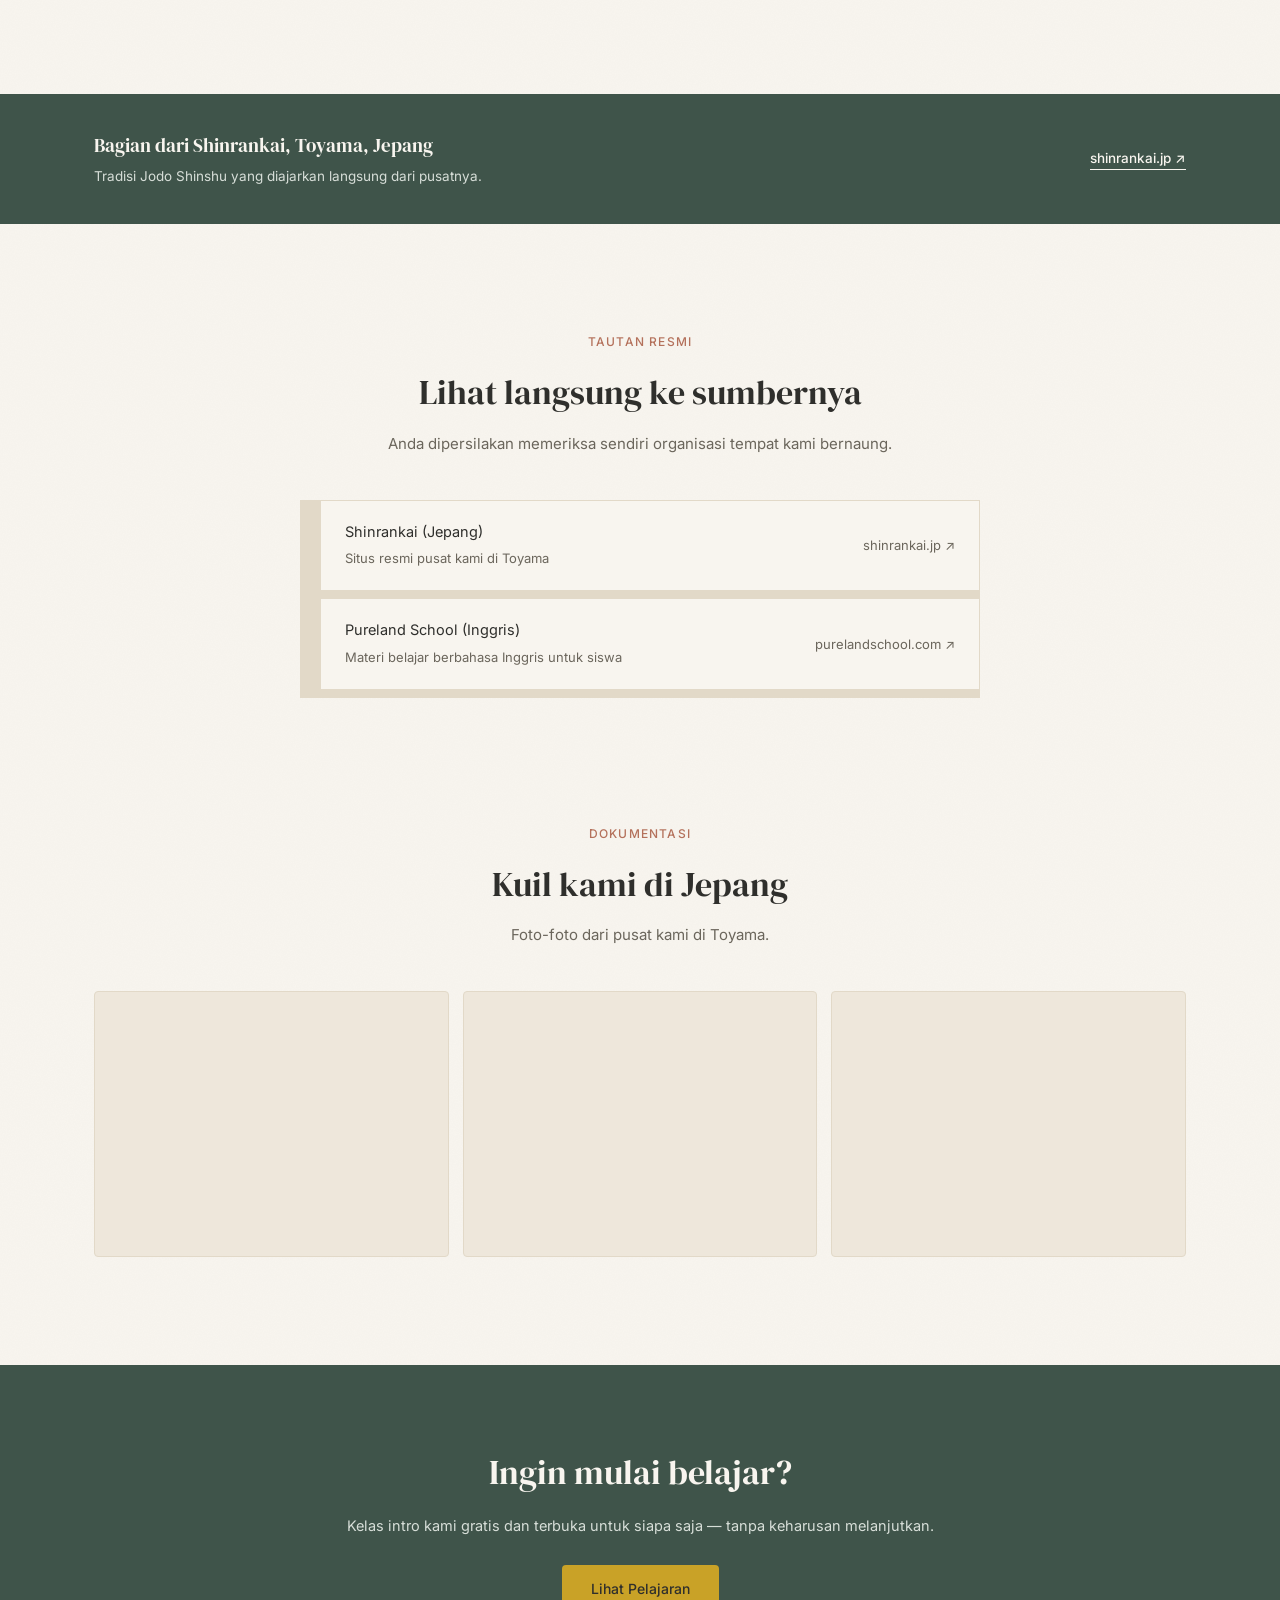
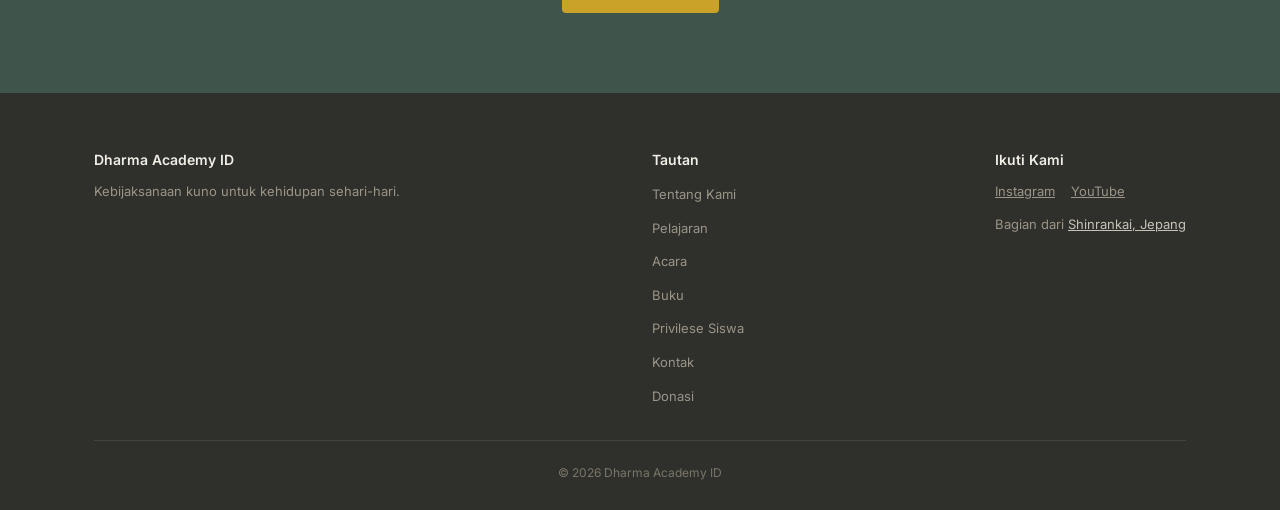
==== commit 9b4e595c: "Remove decorative ink ornaments; make reveal animation fail-safe The sumi-e accents read as decorati" ====
--- a/about.html
+++ b/about.html
@@ -54,9 +54,7 @@
 <main>
 
   <section class="page-hero reveal">
-    <img class="ink-mark ink-mark--tr" src="assets/images/illustrations/ink-branch.png" alt="" aria-hidden="true">
     <div class="wrap">
-      <img class="ink-accent" src="assets/images/illustrations/ink-figures.png" alt="" aria-hidden="true">
       <p class="eyebrow">Tentang Kami</p>
       <h1>Tempat di mana ajaran Buddha menjadi mudah dimengerti.</h1>
       <p class="lead">Dharma Academy ID mengajarkan ajaran Buddha Jodo Shinshu — sering disebut Buddhisme Tanah Suci — dalam bahasa Indonesia, untuk siapa saja yang ingin belajar.</p>
@@ -131,7 +129,6 @@
   </section>
 
   <section class="section reveal" style="padding-top:0;">
-    <img class="ink-mark ink-mark--bl" src="assets/images/illustrations/ink-teacup.png" alt="" aria-hidden="true">
     <div class="wrap">
       <div class="section-header center">
         <p class="eyebrow">Dokumentasi</p>
--- a/style.css
+++ b/style.css
@@ -93,19 +93,21 @@
 .home-hero__image { flex: 1 1 480px; width: 100%; border-radius: var(--radius-card); overflow: hidden; }
 .home-hero__image img { width: 100%; height: auto; }
 
-/* ── Ink-wash accents ─────────────────────────────────────────
-   Texture and framing — never standalone stamps. The PNGs carry
-   their own alpha, so they composite into the paper directly. */
-.ink-mini { width: 40px; height: auto; opacity: 0.72; flex-shrink: 0; }
-.page-hero .ink-accent { width: 60px; height: auto; opacity: 0.58; margin: 0 auto 16px; }
-.section-header .ink-accent { width: 56px; height: auto; opacity: 0.52; margin: 0 auto 14px; }
-
-/* Large, faint marks that bleed off a section edge */
-.ink-mark { position: absolute; pointer-events: none; user-select: none; opacity: 0.12; z-index: 0; height: auto; }
-.ink-mark--tr { top: -54px; right: -60px; width: 300px; }
-.ink-mark--tl { top: -46px; left: -64px; width: 280px; }
-.ink-mark--br { bottom: -60px; right: -54px; width: 300px; }
-.ink-mark--bl { bottom: -54px; left: -60px; width: 280px; }
+/* ── Natural light ────────────────────────────────────────────
+   A soft wash where daylight would fall. Gives warmth and depth
+   with no symbolism attached — texture, not ornament. */
+.home-hero::before, .page-hero::before {
+  content: '';
+  position: absolute;
+  top: -30%; right: -12%;
+  width: 62%; height: 150%;
+  background: radial-gradient(ellipse at 65% 28%, rgba(255,253,247,0.95) 0%, rgba(255,253,247,0) 62%);
+  pointer-events: none;
+  z-index: 0;
+}
+
+/* ── Tonal section — wayfinding, not decoration ─────────────── */
+.section--tinted { background: var(--color-bg-alt); }
 
 .section, .home-hero, .page-hero, .quote-band { position: relative; overflow: hidden; }
 .section > .wrap, .home-hero > .wrap, .page-hero > .wrap, .quote-band > .wrap { position: relative; z-index: 1; }
@@ -169,10 +171,6 @@
 .text-separator a { color: var(--color-accent); font-size: 13.5px; text-decoration: none; font-weight: 500; }
 .text-separator a::after { content: '→'; margin-left: 6px; }
 
-/* ── Washi illustration accents ──────────────────────────────────── */
-.washi-accent { width: 64px; height: 64px; opacity: 0.9; }
-.washi-divider { display: flex; justify-content: center; padding: 8px 0; }
-
 /* ── Quote card ─────────────────────────────────────────────────── */
 .quote-band { background: var(--color-bg-alt); padding: 72px 0; }
 .quote-card { max-width: 420px; margin: 0 auto; background: var(--color-white); border: 1px solid var(--color-border); border-radius: var(--radius-card); padding: 36px 40px; text-align: center; }
@@ -204,9 +202,18 @@
 }
 .scroll-top[hidden] { display: none; }
 
-/* ── Reveal ───────────────────────────────────────────────────── */
-.reveal { opacity: 0; transform: translateY(16px); transition: opacity 0.4s ease, transform 0.4s ease; }
-.reveal.visible { opacity: 1; transform: none; }
+/* ── Reveal ───────────────────────────────────────────────────
+   Progressive enhancement: content is visible by default. Only once
+   JS confirms it can drive the animation does it get hidden, so a
+   script failure or a throttled tab can never blank the page. */
+.reveal { transition: opacity 0.4s ease, transform 0.4s ease; }
+html.js-reveal .reveal { opacity: 0; transform: translateY(16px); }
+html.js-reveal .reveal.visible { opacity: 1; transform: none; }
+
+@media (prefers-reduced-motion: reduce) {
+  html.js-reveal .reveal { opacity: 1; transform: none; }
+  .reveal { transition: none; }
+}
 
 /* ── Inner page hero ─────────────────────────────────────────── */
 .page-hero { padding: 72px 0 52px; text-align: center; }
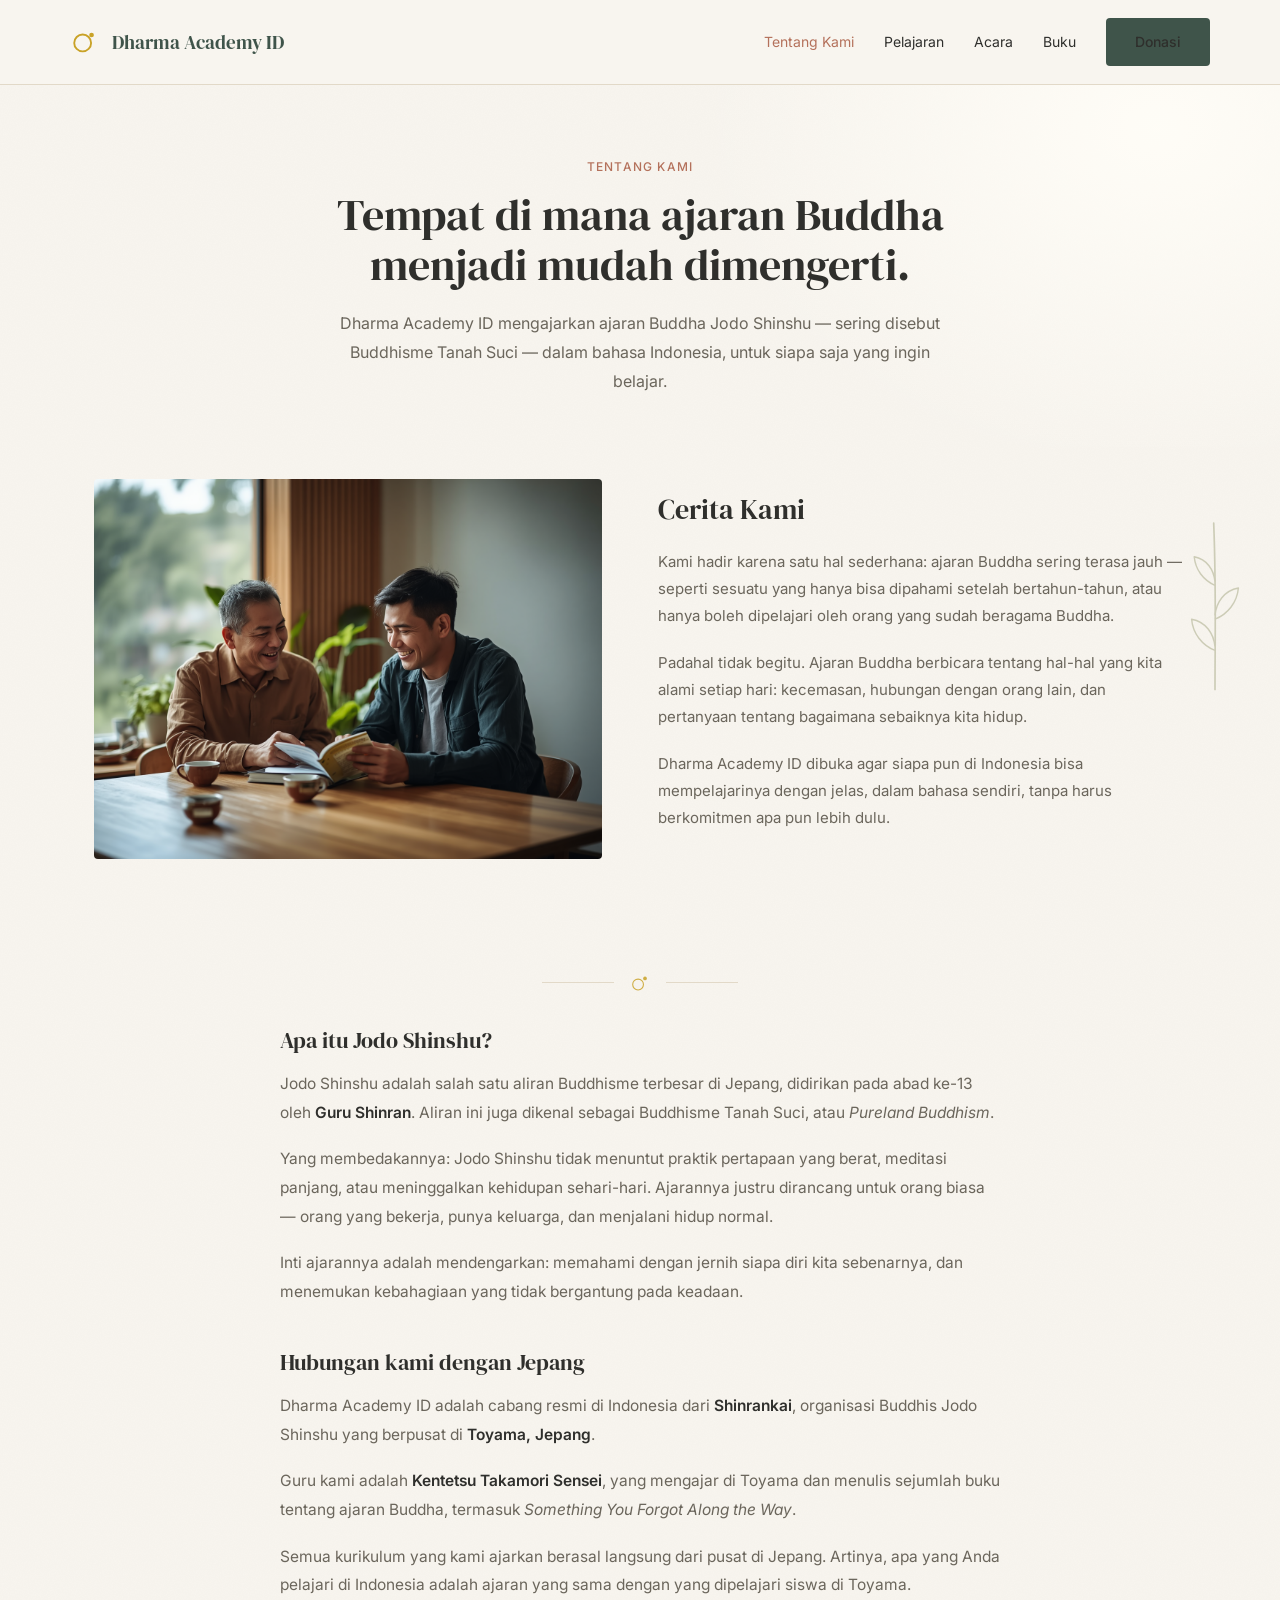
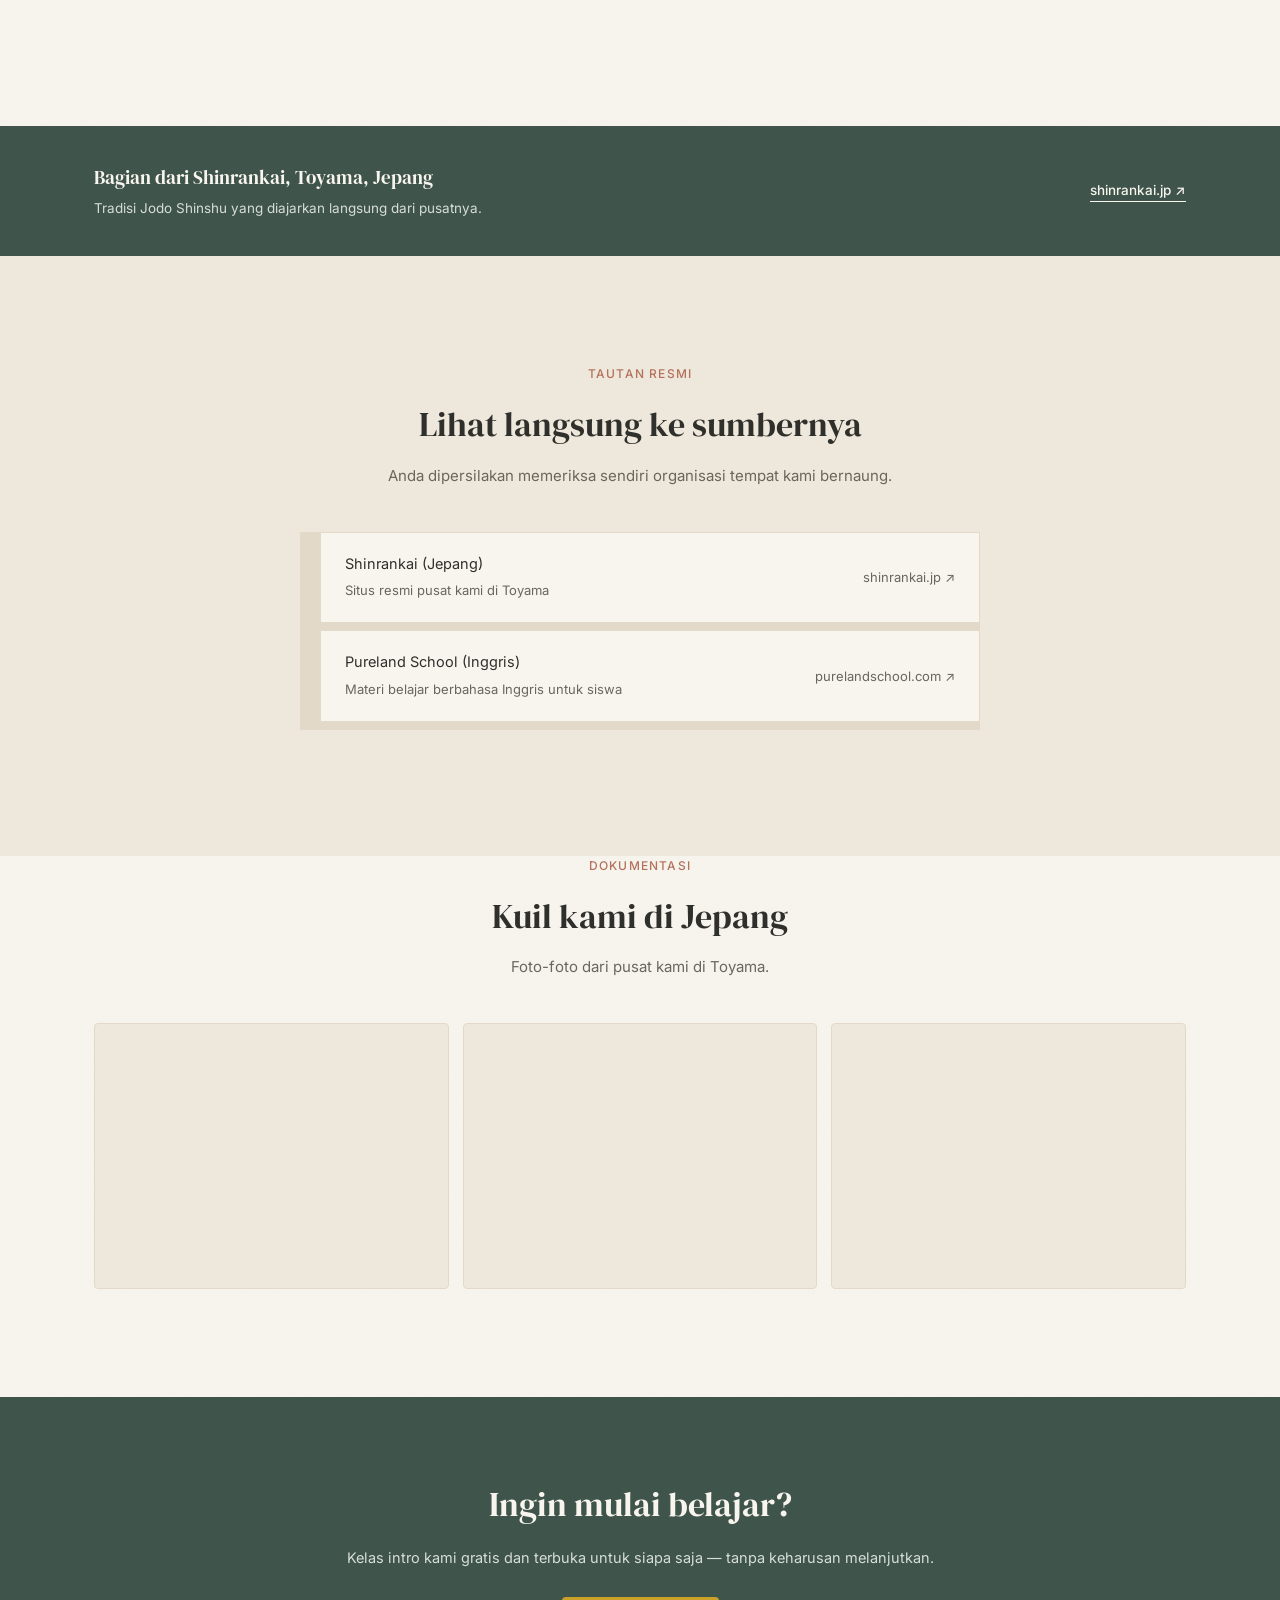
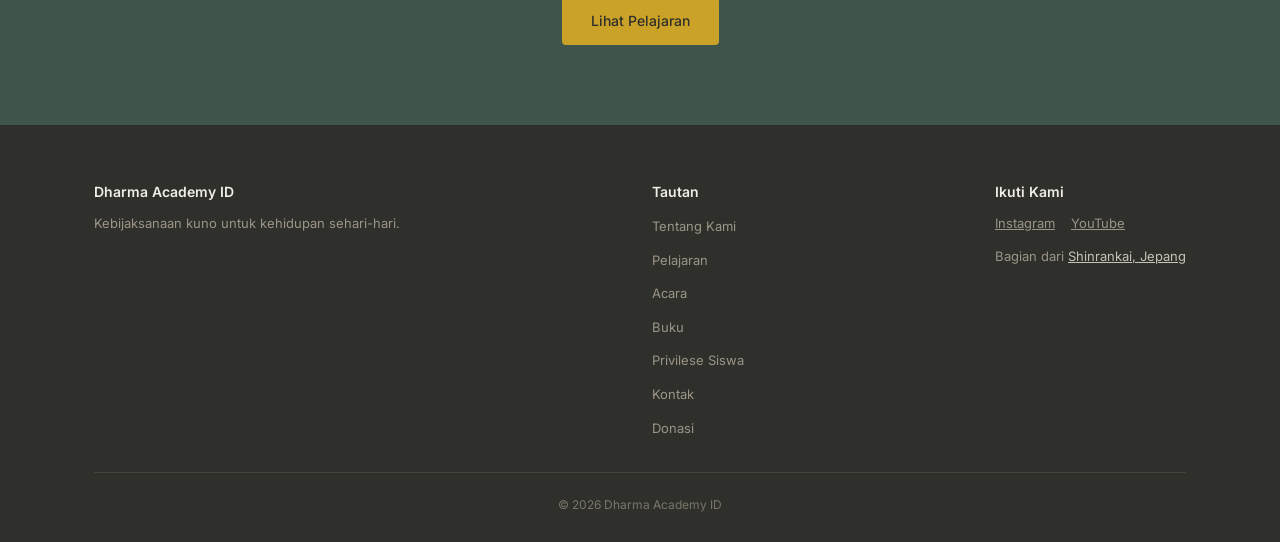
==== commit 9cae6306: "Roll the visual system out across all seven inner pages Each page gets a breath mark at its own real" ====
--- a/about.html
+++ b/about.html
@@ -62,6 +62,13 @@
   </section>
 
   <section class="section reveal" style="padding-top:32px;">
+    <svg class="sprig sprig--right" viewBox="0 0 60 140" fill="none" aria-hidden="true">
+      <path d="M30 138 C 30 100, 31 60, 29 10" stroke="currentColor" stroke-width="1.3" stroke-linecap="round"/>
+      <path d="M30 108 C 20 104, 13 95, 12 84 C 23 86, 29 95, 30 105" stroke="currentColor" stroke-width="1.1" stroke-linejoin="round"/>
+      <path d="M30 84 C 40 80, 47 71, 48 60 C 37 62, 31 71, 30 81" stroke="currentColor" stroke-width="1.1" stroke-linejoin="round"/>
+      <path d="M30 58 C 21 54, 15 46, 14 36 C 24 38, 29 46, 30 55" stroke="currentColor" stroke-width="1.1" stroke-linejoin="round"/>
+    </svg>
+
     <div class="wrap content-split">
       <div class="content-split__image">
         <img src="assets/images/illustrations/community-illustration.jpg" alt="Dua orang berbincang hangat sambil membaca buku bersama" width="1000" height="750" loading="lazy">
@@ -76,6 +83,10 @@
   </section>
 
 
+  <div class="breath reveal" aria-hidden="true">
+    <svg viewBox="0 0 26 26"><circle cx="10.5" cy="15" r="7" fill="none" stroke="currentColor" stroke-width="1.4"/><circle cx="19.5" cy="7" r="2.4" fill="currentColor"/></svg>
+  </div>
+
   <section class="section reveal" style="padding-top:24px;">
     <div class="wrap">
       <div class="prose center">
@@ -102,7 +113,7 @@
     </div>
   </div>
 
-  <section class="section reveal">
+  <section class="section section--tinted reveal">
     <div class="wrap">
       <div class="section-header center">
         <p class="eyebrow">Tautan Resmi</p>
--- a/style.css
+++ b/style.css
@@ -109,6 +109,23 @@
 /* ── Tonal section — wayfinding, not decoration ─────────────── */
 .section--tinted { background: var(--color-bg-alt); }
 
+/* ── Breath mark ──────────────────────────────────────────────
+   Section break between ideas. A hairline carrying the brand's own
+   geometry (ring + offset dot), so the marks belong to the logo and
+   to each other rather than being loose ornaments. */
+.breath { display: flex; align-items: center; justify-content: center; gap: 16px; padding: 6px 0; }
+.breath::before, .breath::after { content: ''; height: 1px; width: 72px; background: var(--color-border); }
+.breath svg { width: 20px; height: 20px; color: var(--color-highlight); opacity: 0.85; flex-shrink: 0; }
+.breath--soft::before, .breath--soft::after { width: 48px; }
+
+/* ── Sprig ────────────────────────────────────────────────────
+   A neutral growing form — warmth and "wisdom in daily life" without
+   belonging to any one culture. Used sparingly, always in the margin. */
+.sprig { position: absolute; pointer-events: none; color: var(--color-moss); opacity: 0.4; z-index: 0; }
+.sprig--right { right: 2%; top: 12%; width: 78px; }
+.sprig--left { left: 2%; bottom: 10%; width: 66px; transform: scaleX(-1); }
+@media (max-width: 1240px) { .sprig { display: none; } }
+
 .section, .home-hero, .page-hero, .quote-band { position: relative; overflow: hidden; }
 .section > .wrap, .home-hero > .wrap, .page-hero > .wrap, .quote-band > .wrap { position: relative; z-index: 1; }
 
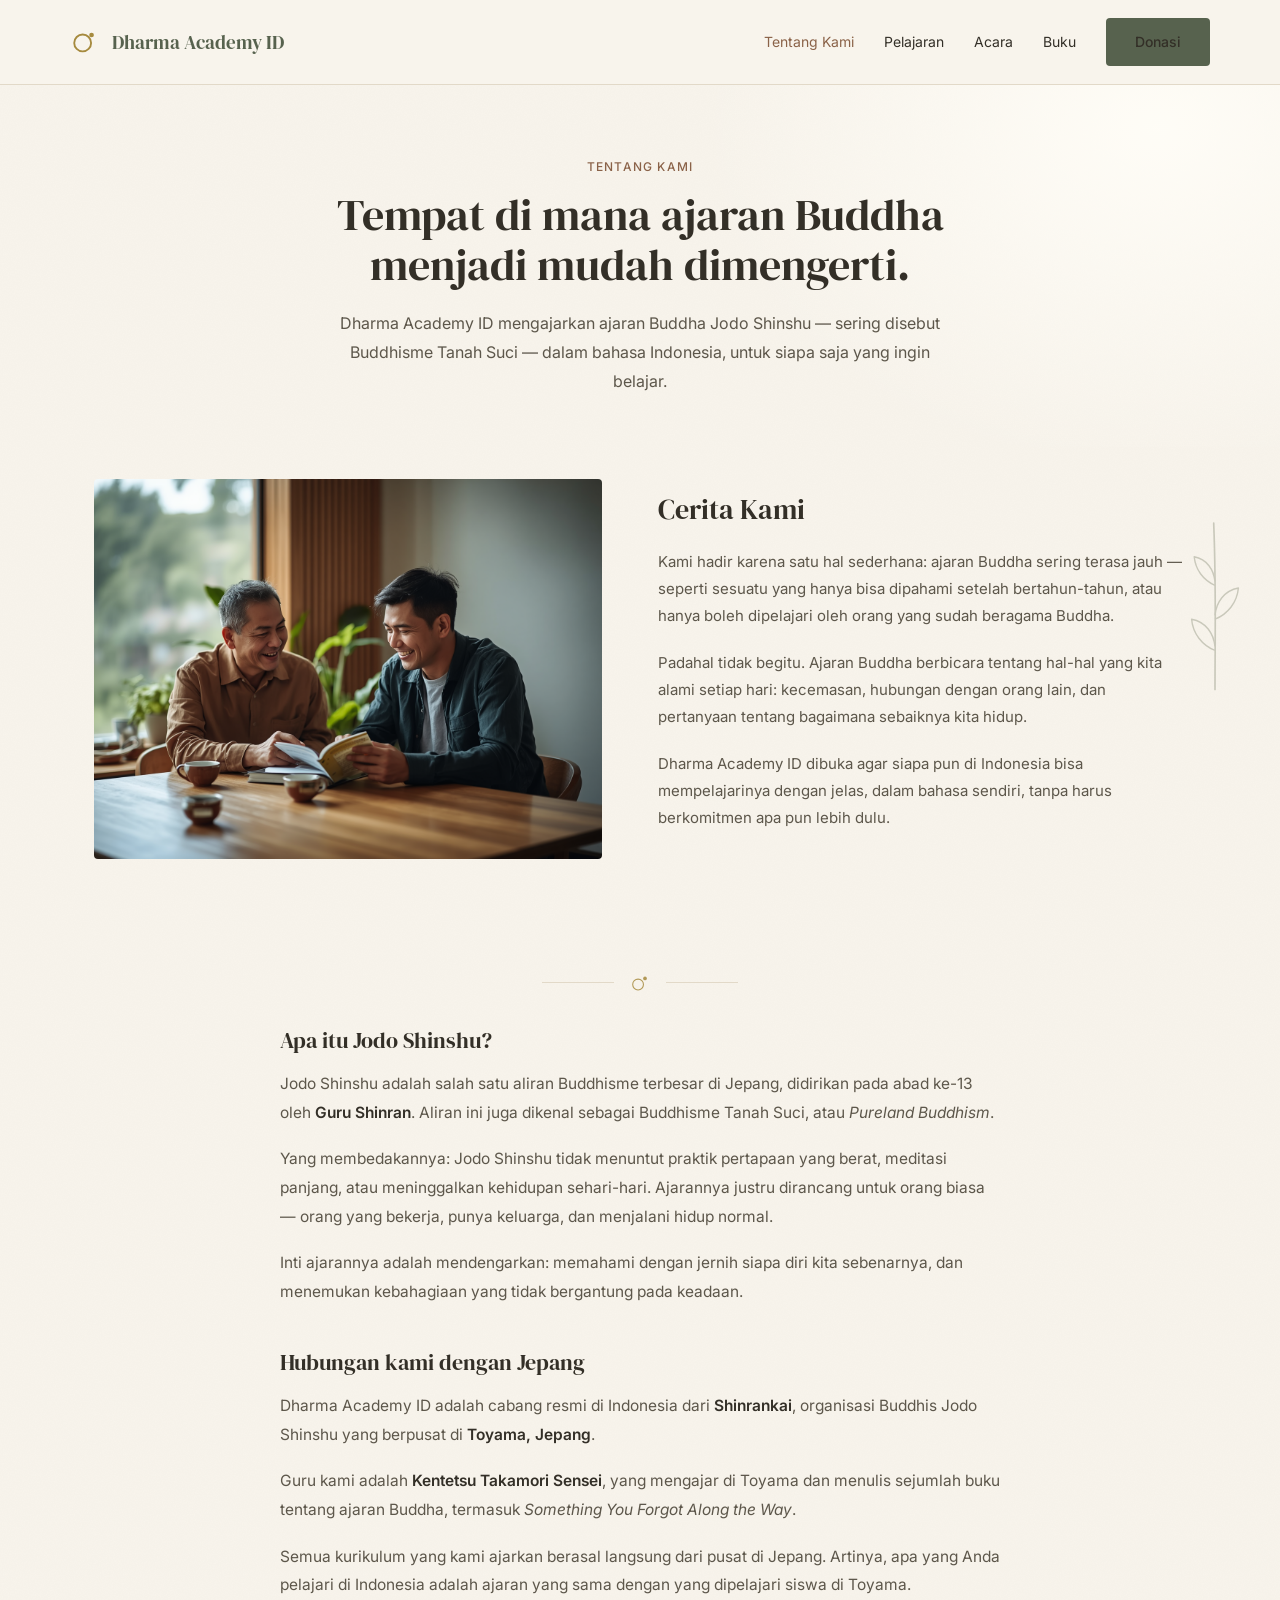
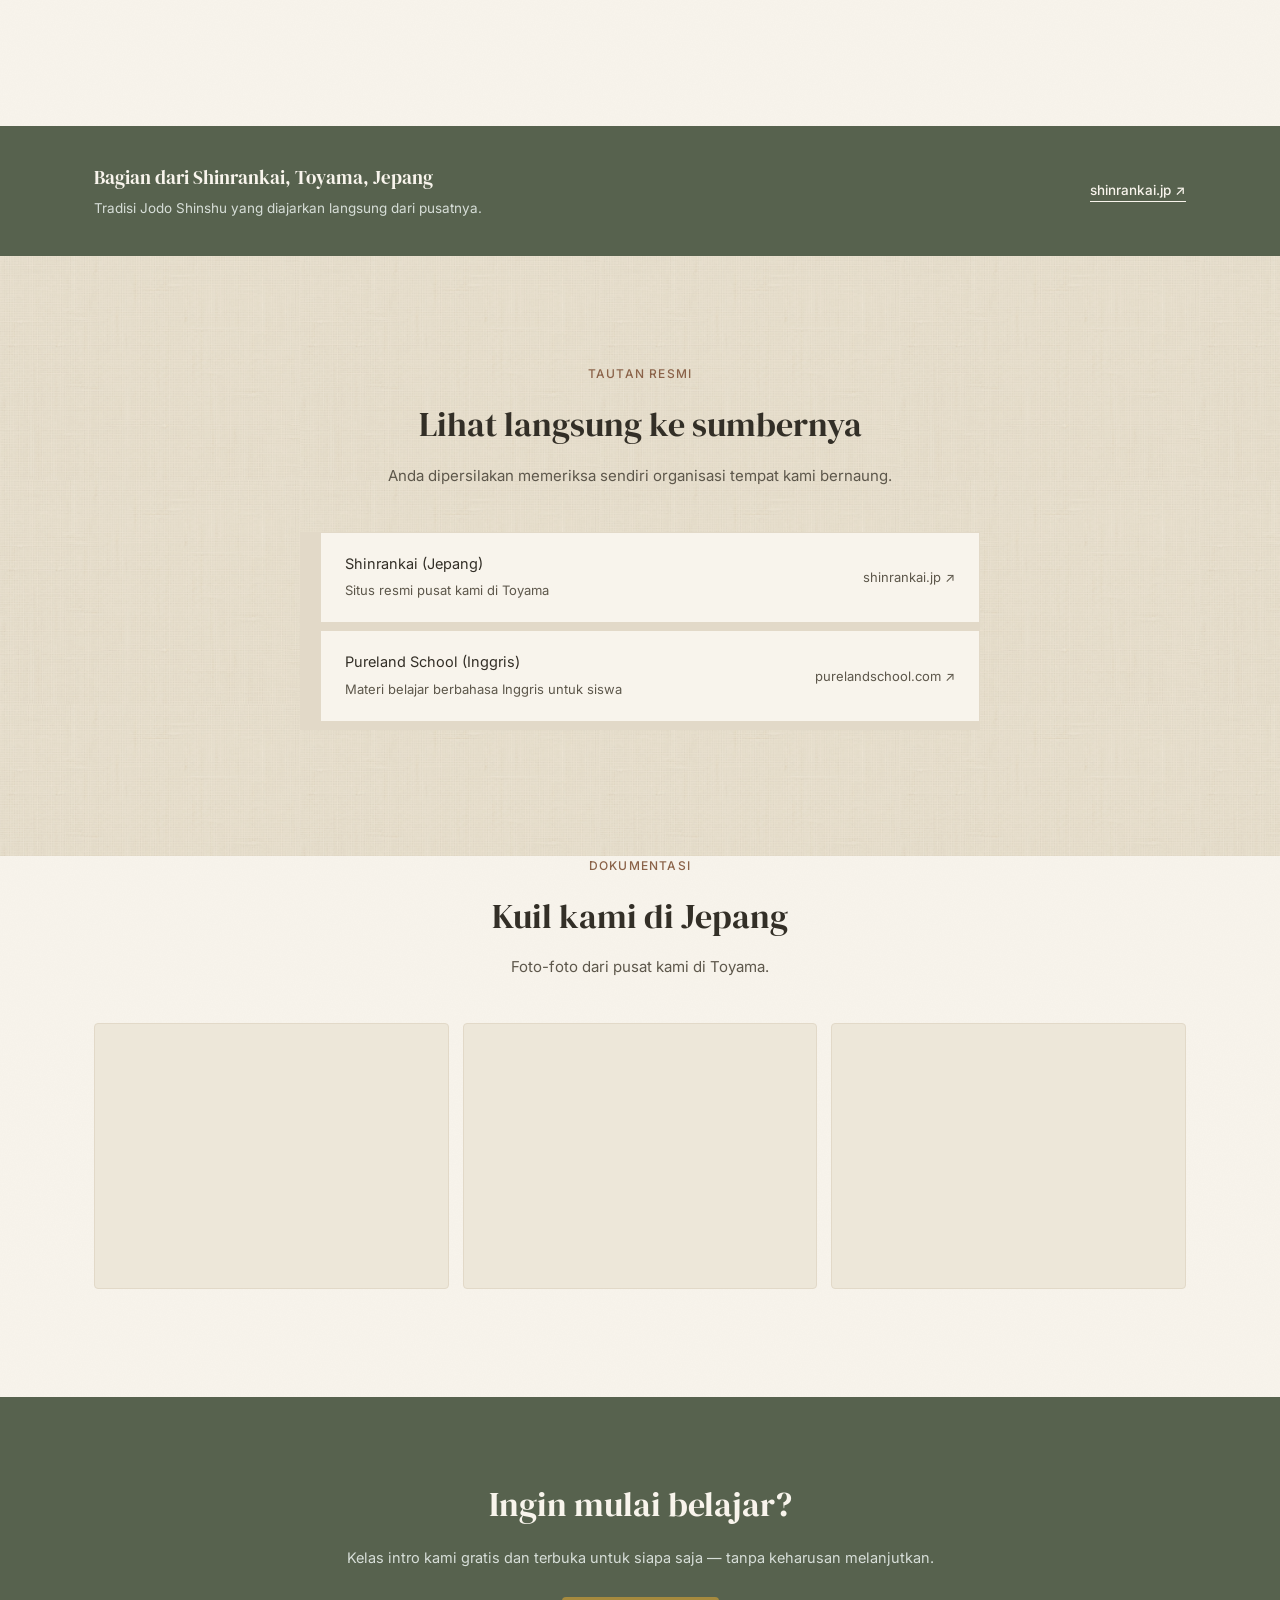
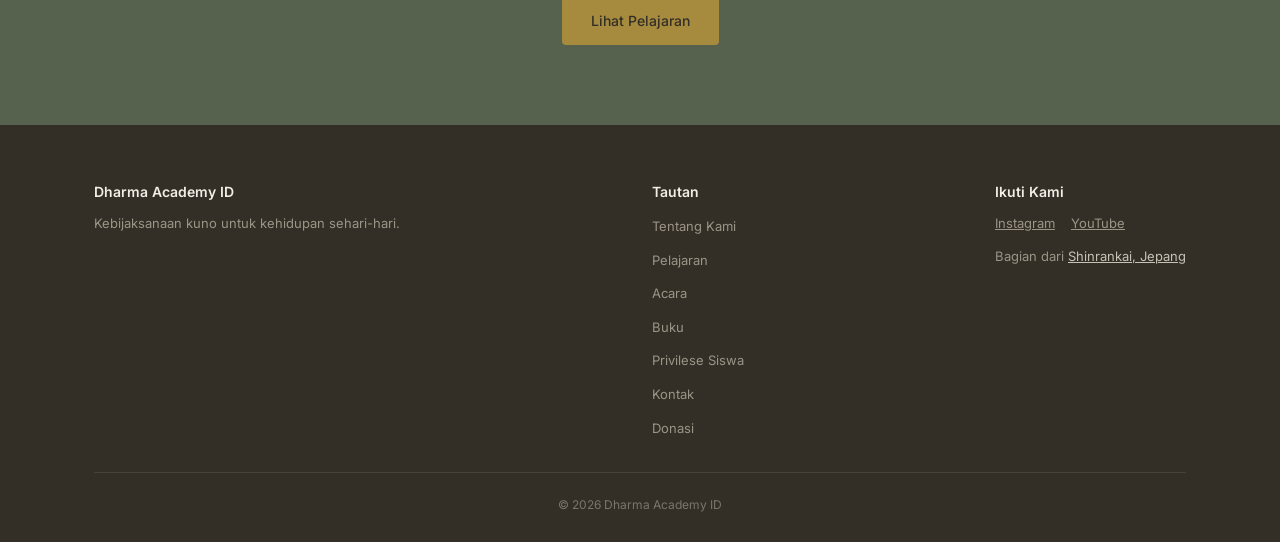
==== commit 0ed4cc97: "Rework homepage: new hero, natural-dye palette, gateway section - Hero: real community photo (16:9) " ====
--- a/about.html
+++ b/about.html
@@ -20,8 +20,8 @@
   <div class="wrap site-nav">
     <a href="index.html" class="site-nav__logo">
       <svg viewBox="0 0 64 64" xmlns="http://www.w3.org/2000/svg" role="img" aria-label="Logo Dharma Academy ID">
-        <circle cx="27" cy="34" r="18" fill="none" stroke="#C9A227" stroke-width="4"/>
-        <circle cx="46" cy="17" r="5" fill="#C9A227"/>
+        <circle cx="27" cy="34" r="18" fill="none" stroke="#A68A3E" stroke-width="4"/>
+        <circle cx="46" cy="17" r="5" fill="#A68A3E"/>
       </svg>
       <span>Dharma Academy ID</span>
     </a>
--- a/style.css
+++ b/style.css
@@ -5,15 +5,15 @@
 
 :root {
   /* Colors */
-  --color-bg:          #F8F5EF;  /* warm paper */
-  --color-bg-alt:      #EEE7DB;  /* soft linen */
-  --color-ink:         #2F2F2C;  /* charcoal ink */
-  --color-ink-muted:   #6B665C;
-  --color-primary:     #3F544A;  /* forest green — primary buttons, headings accent */
-  --color-primary-hover:#324237;
-  --color-accent:      #B4715B;  /* muted clay — links */
-  --color-highlight:   #C9A227;  /* morning gold — logo, small highlights */
-  --color-moss:        #8F9366;  /* moss — tertiary accent */
+  --color-bg:          #F8F4EC;  /* warm paper */
+  --color-bg-alt:      #EDE7D9;  /* soft linen */
+  --color-ink:         #332F27;  /* walnut ink */
+  --color-ink-muted:   #5D574B;
+  --color-primary:     #57624E;  /* smoked moss — primary buttons, headings accent */
+  --color-primary-hover:#46503E;
+  --color-accent:      #8A6248;  /* walnut — links */
+  --color-highlight:   #A68A3E;  /* deep grass — logo, small highlights */
+  --color-moss:        #878B75;  /* faded moss — tertiary accent */
   --color-white:       #FFFFFF;
   --color-border:      #E2D9C8;
 
@@ -82,13 +82,13 @@
 
 /* ── Homepage Hero ────────────────────────────────────────── */
 .home-hero { background: var(--color-bg); padding: 76px 0 92px; }
-.home-hero__inner { display: flex; align-items: center; gap: 68px; }
+.home-hero__inner { display: flex; align-items: flex-start; gap: 68px; }
 .home-hero__text { flex: 1 1 440px; }
 .home-hero__eyebrow-row { display: flex; align-items: center; gap: 12px; margin-bottom: 22px; }
 .home-hero__eyebrow-row .ink-mini { width: 46px; height: 46px; mix-blend-mode: multiply; flex-shrink: 0; }
-.home-hero__text p.eyebrow { font-weight: 500; font-size: 12px; letter-spacing: 0.1em; text-transform: uppercase; color: var(--color-accent); margin: 0; }
-.home-hero__text h1 { font-size: clamp(34px, 4.4vw, 50px); line-height: 1.12; margin: 0 0 24px; color: var(--color-ink); }
-.home-hero__text p.sub { font-size: 16px; color: var(--color-ink-muted); line-height: 1.8; max-width: 440px; margin: 0 0 34px; }
+.home-hero__text p.eyebrow { font-weight: 500; font-size: 14px; letter-spacing: 0.01em; text-transform: none; color: var(--color-accent); margin: 0 0 18px; line-height: 1.5; text-wrap: pretty; }
+.home-hero__text h1 { font-size: clamp(34px, 4.4vw, 50px); line-height: 1.16; margin: 0 0 24px; color: var(--color-ink); text-wrap: balance; }
+.home-hero__text p.sub { font-size: 16px; color: var(--color-ink-muted); line-height: 1.8; max-width: 440px; margin: 0 0 34px; text-wrap: pretty; }
 .home-hero__actions { display: flex; align-items: center; gap: 30px; flex-wrap: wrap; }
 .home-hero__image { flex: 1 1 480px; width: 100%; border-radius: var(--radius-card); overflow: hidden; }
 .home-hero__image img { width: 100%; height: auto; }
@@ -106,8 +106,49 @@
   z-index: 0;
 }
 
-/* ── Tonal section — wayfinding, not decoration ─────────────── */
-.section--tinted { background: var(--color-bg-alt); }
+/* ── MATERIAL — the quiet in between ──────────────────────────
+   Job: fill negative space and mark a change of ground. The surface
+   itself becomes linen; nothing is placed on it, so nothing can read
+   as stuck on. From the MATERIAL row of the mood board. */
+.section--tinted, .quote-band { background-color: var(--color-bg-alt); }
+.section--tinted::after, .quote-band::after {
+  content: '';
+  position: absolute;
+  inset: 0;
+  pointer-events: none;
+  z-index: 0;
+  background-image: url("assets/images/textures/texture-linen.jpg");
+  background-size: 300px;          /* scaled well down so the weave reads fine, not like burlap */
+  mix-blend-mode: multiply;
+  opacity: 0.28;
+}
+
+/* ── PHOTOGRAPH BAND — the human breath ───────────────────────
+   Job: a full-width pause of real people between two ideas.
+   Serves Human First. Used sparingly — at most once per page. */
+.photo-band { width: 100%; height: 300px; overflow: hidden; }
+.photo-band img { width: 100%; height: 100%; object-fit: cover; object-position: center 42%; }
+
+/* ── EDITORIAL ILLUSTRATION — ideas that can't be photographed ─
+   Job: sit beside the text as a companion image, at a size that
+   matches it and aligned to the same column, so it belongs to the
+   composition rather than resting on top of it. */
+.content-split__art { flex: 1 1 380px; width: 100%; }
+.content-split__art img { width: 100%; height: auto; }
+.content-split__art svg { width: 100%; height: auto; display: block; aspect-ratio: 1456 / 1088; }
+/* Paper variant: card takes the illustration's own paper tone so the
+   ink reads as drawn on the card; a soft mask melts the jpg edge. */
+.content-split__art--paper {
+  background: #FEF4DC;
+  border: 1px solid #EAE2D2;
+  border-radius: var(--radius-card);
+  overflow: hidden;
+}
+.content-split__art--paper img {
+  display: block;
+  -webkit-mask-image: radial-gradient(ellipse 68% 72% at 50% 50%, #000 55%, transparent 97%);
+  mask-image: radial-gradient(ellipse 68% 72% at 50% 50%, #000 55%, transparent 97%);
+}
 
 /* ── Breath mark ──────────────────────────────────────────────
    Section break between ideas. A hairline carrying the brand's own
@@ -160,6 +201,54 @@
 .activity-card__icon { width: 30px; height: 30px; color: var(--color-primary); margin-bottom: 20px; }
 .activity-card h3 { font-family: var(--font-body); font-weight: 600; font-size: 15px; margin: 0 0 8px; color: var(--color-ink); }
 .activity-card p { font-size: 13px; color: var(--color-ink-muted); margin: 0; }
+
+/* ── Gateway (Empat cara → one door, three steps beyond) ─────────
+   The intro class is the single entrance; the stack shows the path
+   that follows. Each card's background matches its illustration's
+   paper tone, and the art dissolves into it with a soft mask so ink
+   reads as drawn on the card, not pasted onto it. */
+.gateway { display: grid; grid-template-columns: 1.25fr 1fr; gap: 22px; }
+.gateway__feature {
+  position: relative; border-radius: var(--radius-card); overflow: hidden;
+  background: #FDF6E5; border: 1px solid #EAE2D2;
+  display: flex; flex-direction: column; justify-content: center;
+  padding: 44px 40px; min-height: 380px;
+  text-decoration: none; color: inherit;
+}
+.gateway__art {
+  position: absolute; right: 0; top: 0;
+  height: 100%; width: 40%; object-fit: cover; object-position: 55% center;
+  pointer-events: none;
+  -webkit-mask-image: linear-gradient(to left, #000 78%, transparent 100%);
+  mask-image: linear-gradient(to left, #000 78%, transparent 100%);
+}
+.gateway__body { position: relative; max-width: 56%; }
+.gateway__body h3 { font-size: 26px; margin: 0 0 8px; color: var(--color-ink); }
+.gateway__body p { font-size: 15px; color: var(--color-ink-muted); line-height: 1.65; margin: 0; }
+.gateway__tag {
+  display: inline-block; font-size: 11px; font-weight: 600; letter-spacing: 0.08em;
+  text-transform: uppercase; color: var(--color-white); background: var(--color-highlight);
+  padding: 4px 10px; border-radius: 3px; margin-bottom: 14px;
+}
+.gateway__btn { margin-top: 22px; align-self: flex-start; }
+.gateway__stack { display: flex; flex-direction: column; gap: 14px; }
+.gateway__mini {
+  position: relative; border-radius: var(--radius-card); overflow: hidden;
+  border: 1px solid #EAE2D2; flex: 1;
+  padding: 20px 120px 20px 22px;
+  display: flex; flex-direction: column; justify-content: center;
+  text-decoration: none; color: inherit;
+  transition: filter 0.2s ease;
+}
+.gateway__mini:hover { filter: brightness(0.97); }
+.gateway__mini h3 { font-family: var(--font-body); font-weight: 600; font-size: 15px; margin: 0 0 4px; color: var(--color-ink); }
+.gateway__mini p { font-size: 13px; color: var(--color-ink-muted); line-height: 1.6; margin: 0; }
+.gateway__mini-art {
+  position: absolute; right: -34px; top: 50%; transform: translateY(-46%);
+  width: 160px; height: auto; pointer-events: none;
+  -webkit-mask-image: radial-gradient(ellipse 60% 64% at 50% 50%, #000 38%, transparent 78%);
+  mask-image: radial-gradient(ellipse 60% 64% at 50% 50%, #000 38%, transparent 78%);
+}
 
 /* ── Card grid (events, books — 3-up) ─────────────── */
 .card-grid-3 { display: grid; grid-template-columns: repeat(3, 1fr); gap: 28px; }
@@ -189,7 +278,7 @@
 .text-separator a::after { content: '→'; margin-left: 6px; }
 
 /* ── Quote card ─────────────────────────────────────────────────── */
-.quote-band { background: var(--color-bg-alt); padding: 72px 0; }
+.quote-band { padding: 72px 0; }
 .quote-card { max-width: 420px; margin: 0 auto; background: var(--color-white); border: 1px solid var(--color-border); border-radius: var(--radius-card); padding: 36px 40px; text-align: center; }
 .quote-card__mark { font-family: var(--font-display); font-size: 40px; color: var(--color-accent); line-height: 1; margin-bottom: 8px; }
 .quote-card blockquote { font-family: var(--font-display); font-size: 20px; color: var(--color-primary); margin: 0; line-height: 1.4; }
@@ -294,6 +383,7 @@
 
 /* ── Mobile ───────────────────────────────────────────────────── */
 @media (max-width: 900px) {
+  .photo-band { height: 190px; }
   .gallery-grid { grid-template-columns: repeat(2, 1fr); }
   .check-list { grid-template-columns: 1fr; }
   .two-col { grid-template-columns: 1fr; gap: 36px; }
@@ -301,6 +391,11 @@
   .home-hero__inner, .content-split, .content-split--reverse, .featured-grid { flex-direction: column; }
   .featured-grid { display: flex; }
   .card-grid-4 { grid-template-columns: repeat(2, 1fr); }
+  .gateway { grid-template-columns: 1fr; }
+  .gateway__feature { min-height: 300px; padding: 32px 26px; }
+  .gateway__art { width: auto; object-fit: unset; top: 50%; transform: translateY(-50%); }
+  .gateway__body { max-width: 62%; }
+  .gateway__mini { padding-right: 110px; }
   .card-grid-3 { grid-template-columns: 1fr; }
   .site-nav__links { display: none; }
   .site-nav__toggle { display: block; }
